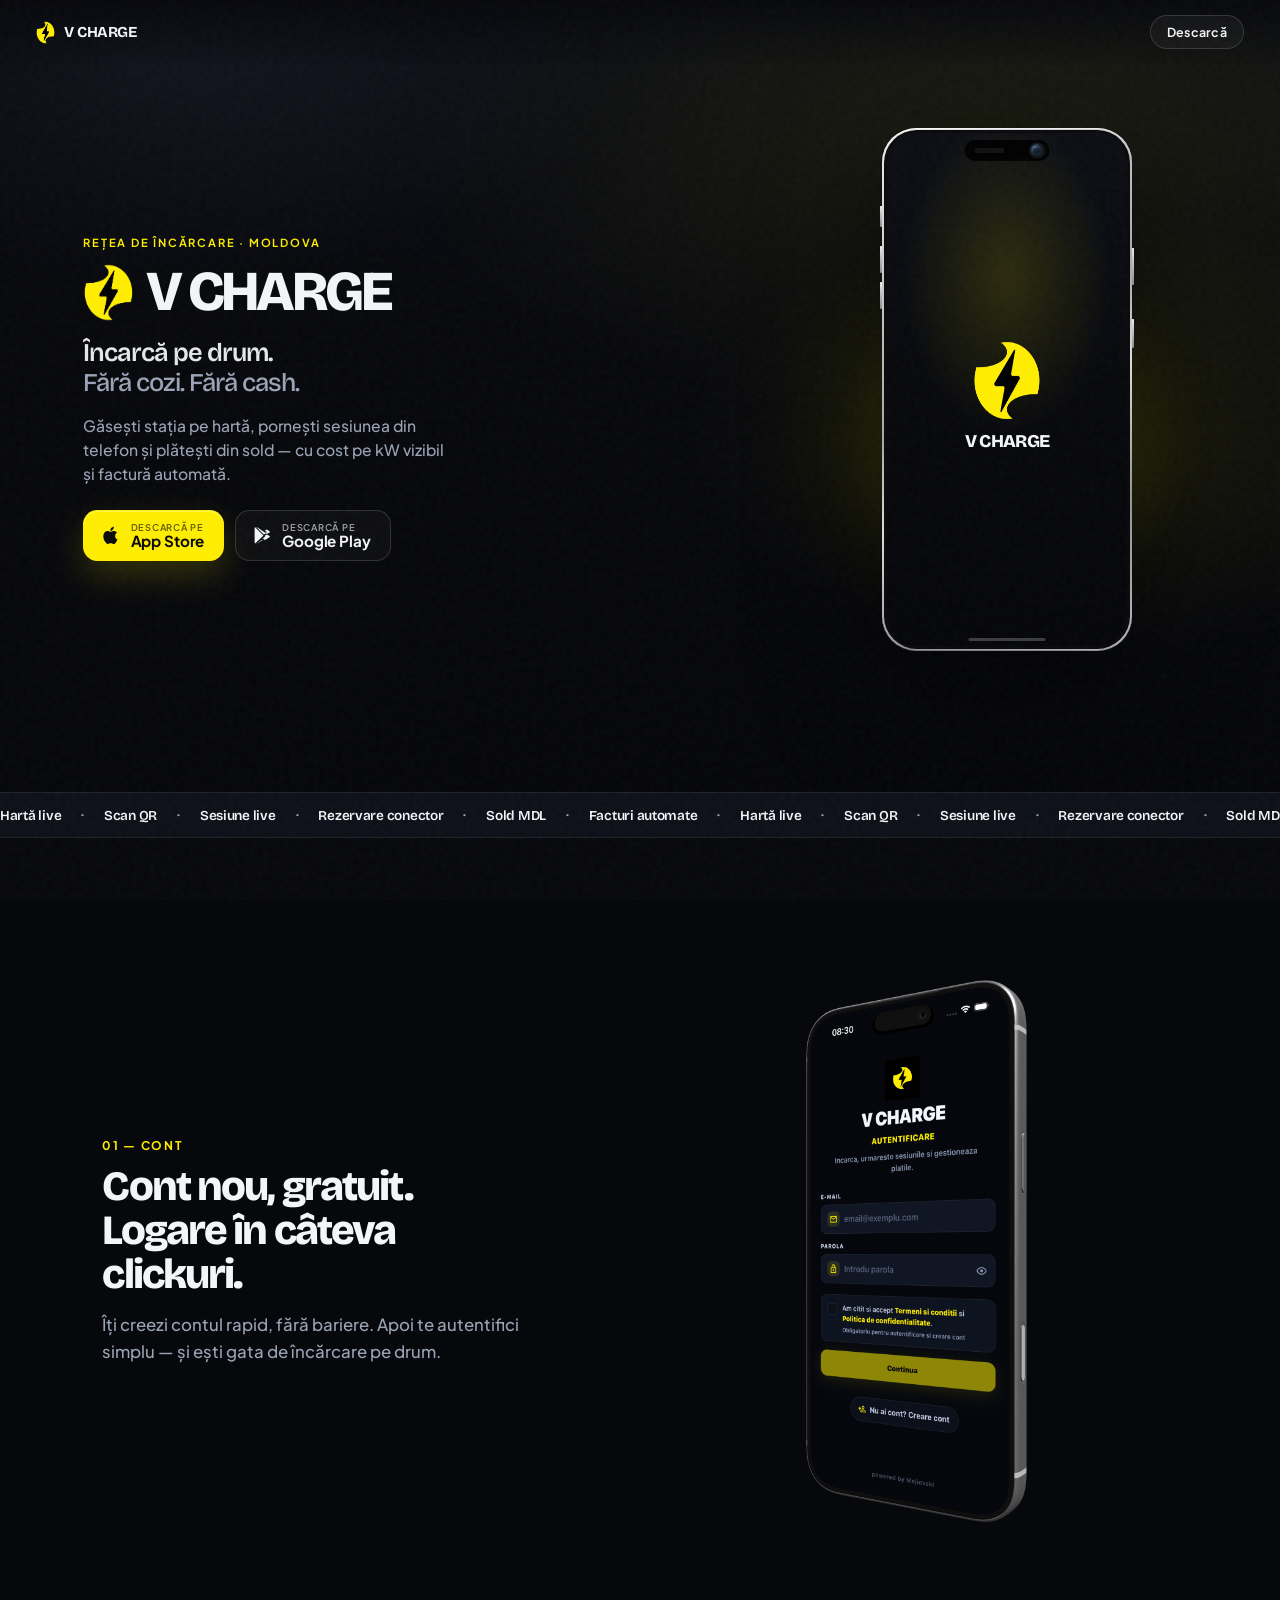
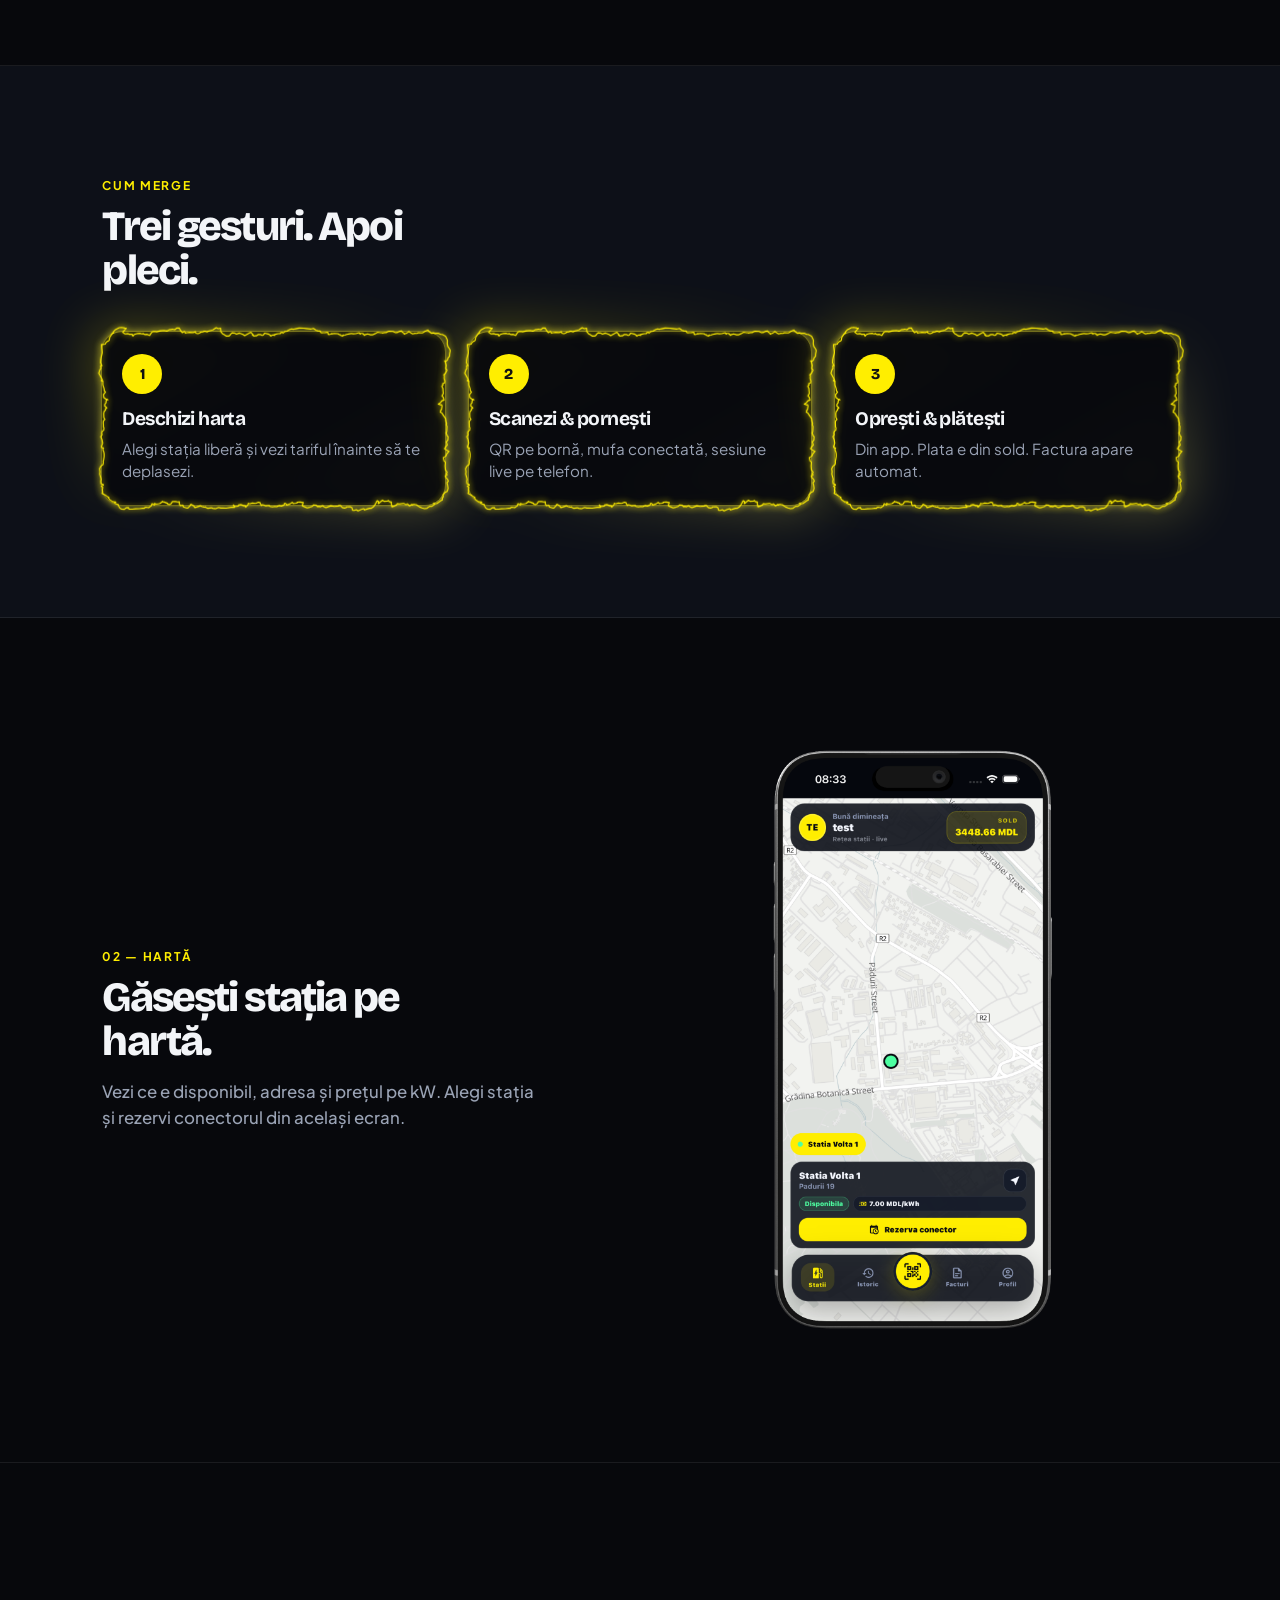
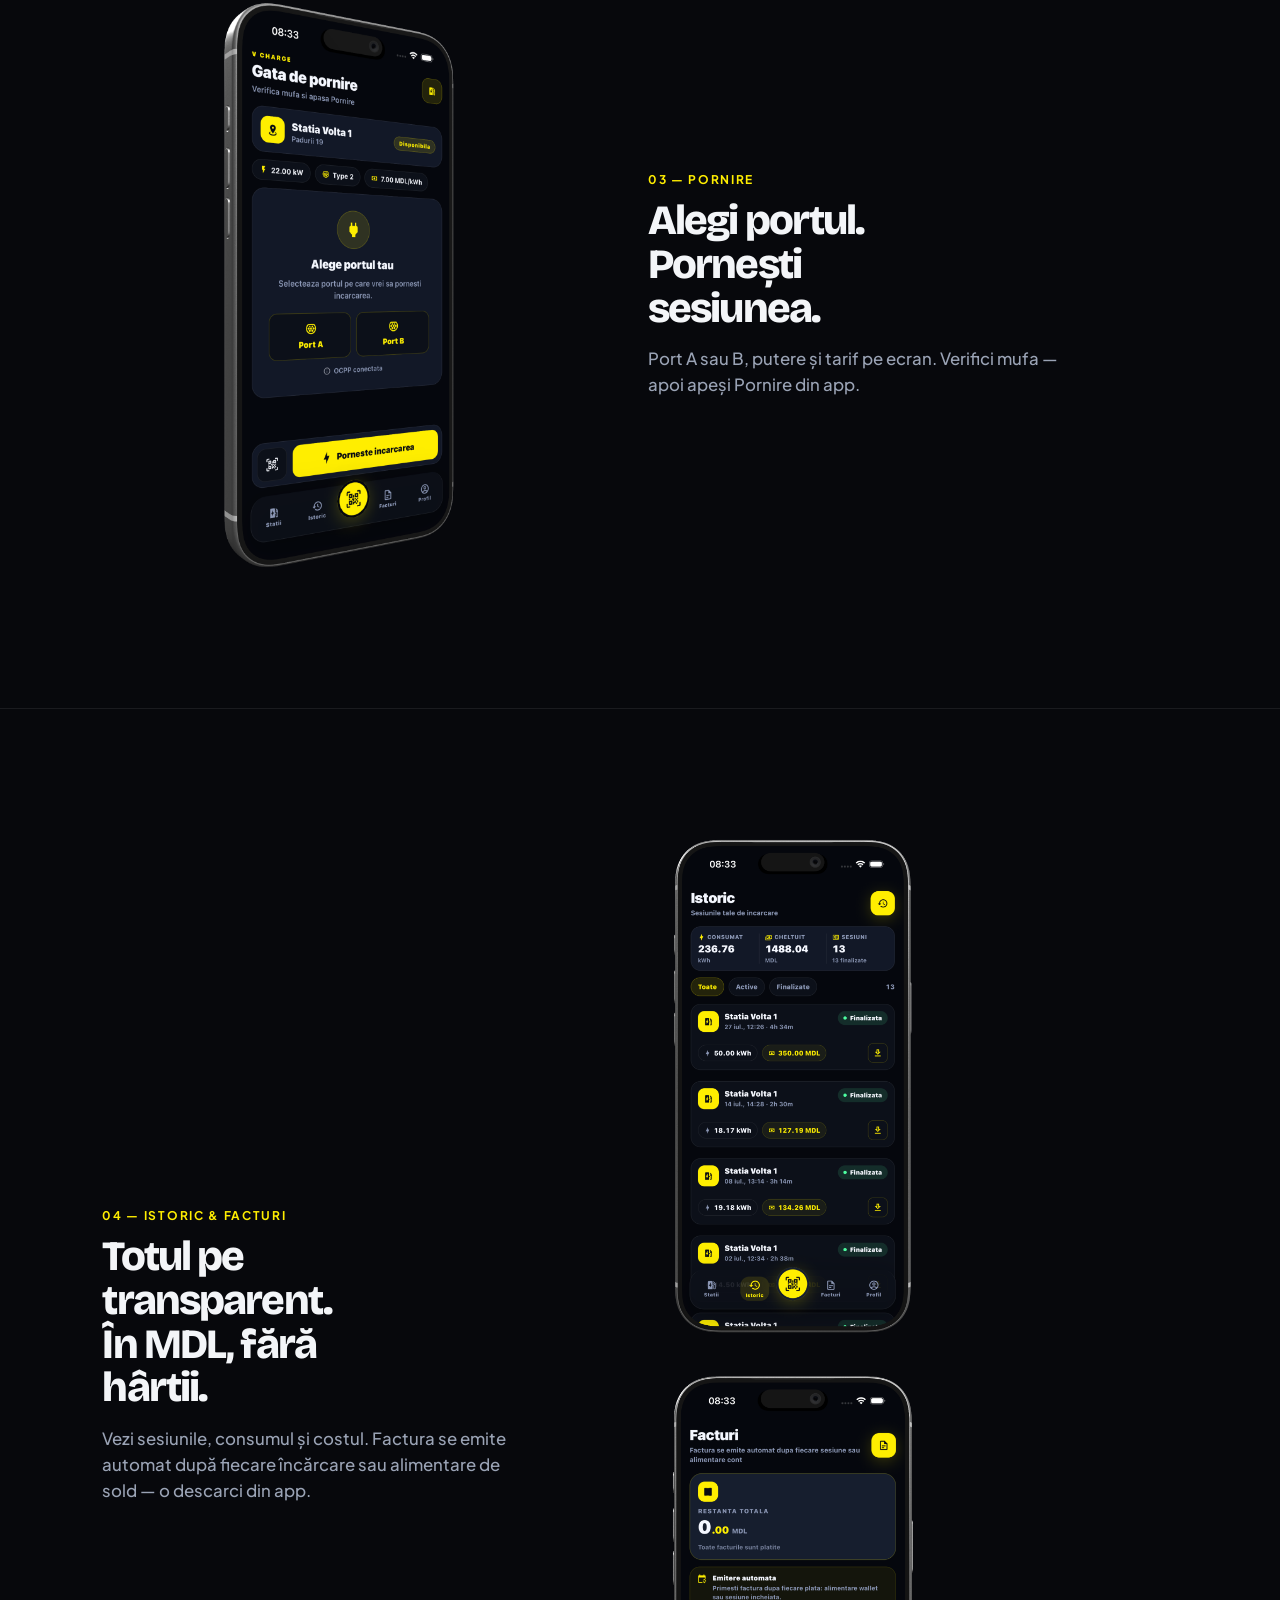
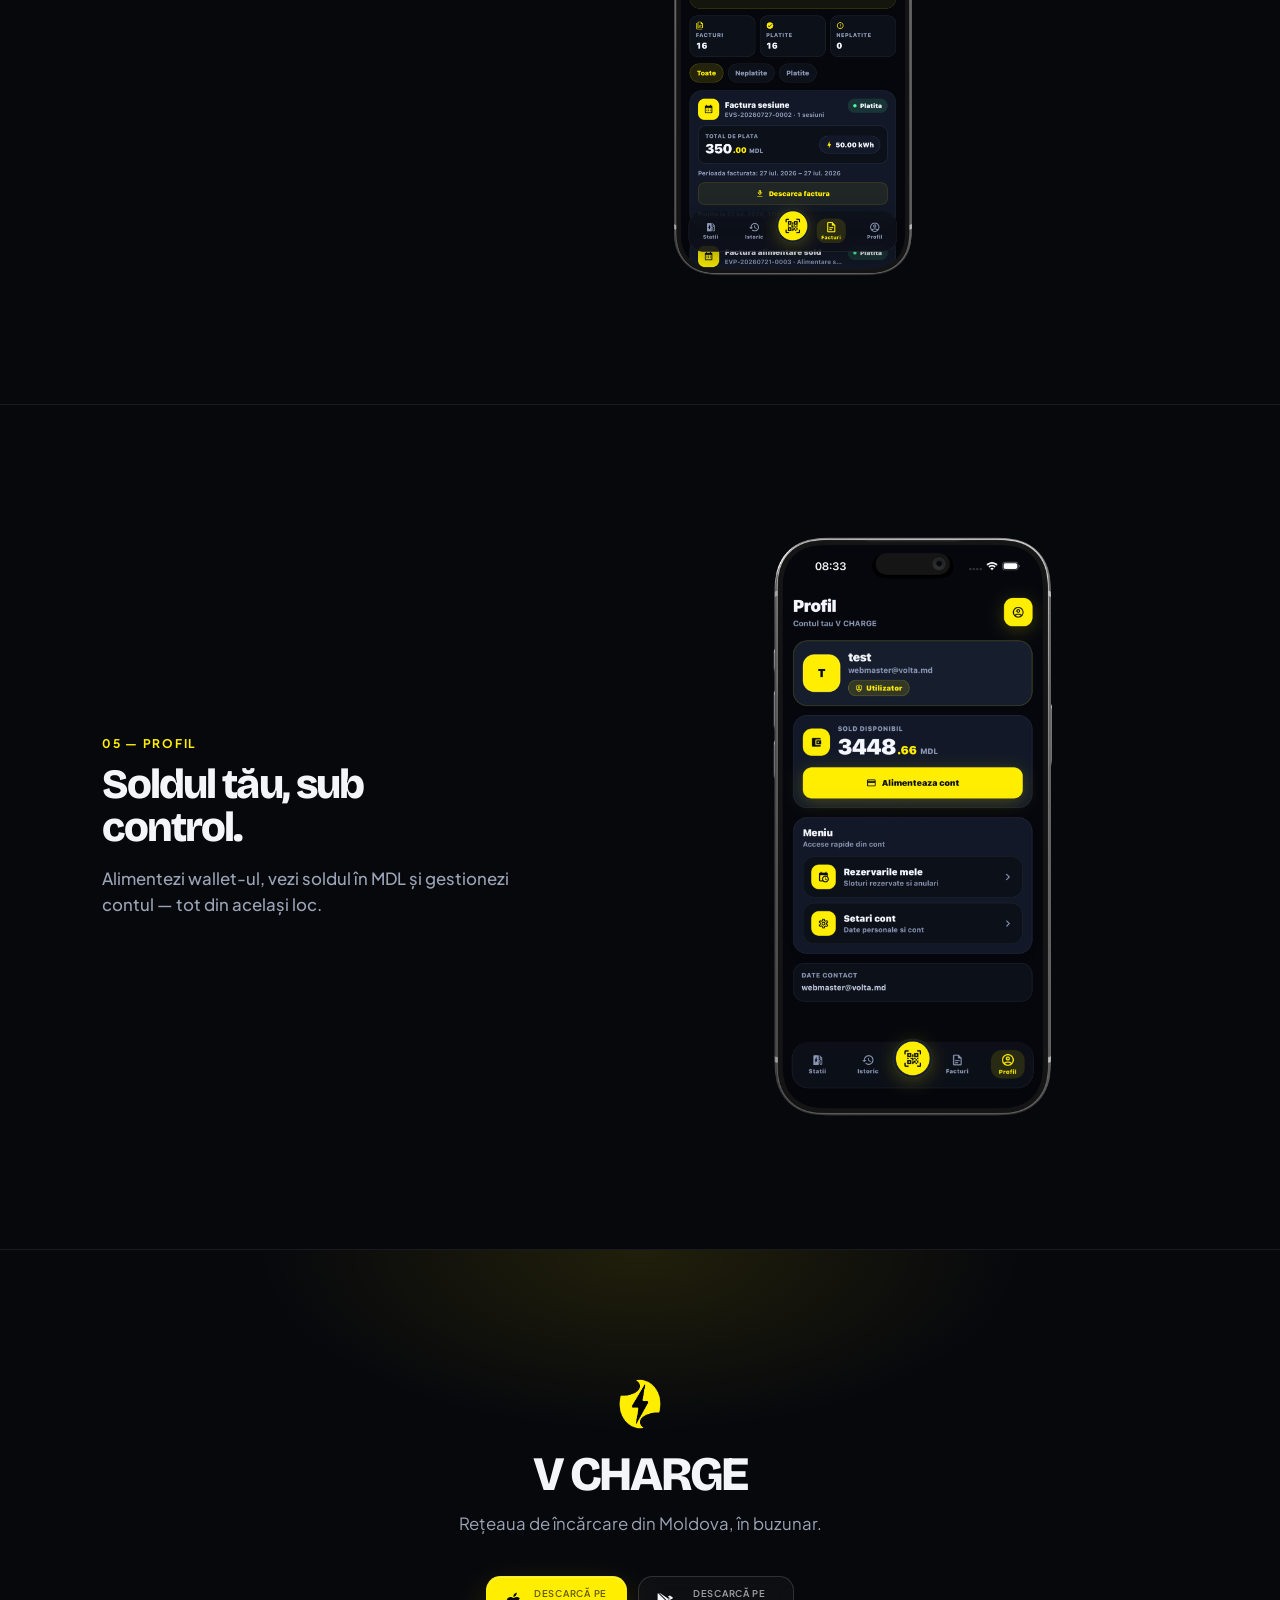
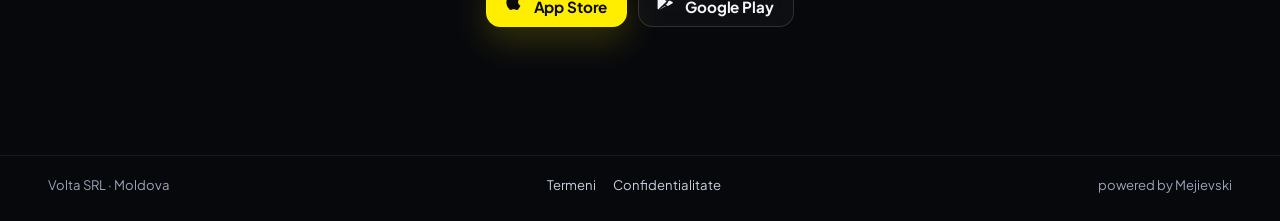
==== index.html @ 5cec2ad6 "first commit" ====
<!DOCTYPE html>
<html lang="ro">
<head>
  <meta charset="UTF-8" />
  <meta name="viewport" content="width=device-width, initial-scale=1.0, viewport-fit=cover" />
  <meta name="description" content="V CHARGE — găsești stația, scanezi QR, încarci și plătești din sold. Rețeaua de încărcare din Moldova, pe telefon." />
  <meta property="og:title" content="V CHARGE" />
  <meta property="og:description" content="Încarcă pe drum. Simplu, din telefon." />
  <meta property="og:url" content="https://app.volta.md/v-charge/" />
  <meta property="og:image" content="https://app.volta.md/v-charge/assets/app-icon.png" />
  <title>V CHARGE</title>
  <link rel="icon" href="./assets/app-icon.png" type="image/png" />
  <link rel="preconnect" href="https://fonts.googleapis.com" />
  <link rel="preconnect" href="https://fonts.gstatic.com" crossorigin />
  <link href="https://fonts.googleapis.com/css2?family=Bricolage+Grotesque:opsz,wght@12..96,500;12..96,700;12..96,800&family=Plus+Jakarta+Sans:wght@400;500;600;700&display=swap" rel="stylesheet" />
  <link rel="stylesheet" href="./styles.css" />
</head>
<body>
  <div class="grain" aria-hidden="true"></div>

  <header class="nav">
    <div class="nav-brand">
      <img src="./assets/volta-ev-logo.png" alt="" width="28" height="33" />
      <span>V CHARGE</span>
    </div>
    <a class="nav-dl" href="#download">Descarcă</a>
  </header>

  <main>
    <section class="hero">
      <div class="hero-aura" aria-hidden="true">
        <div class="hero-veil"></div>
        <div class="hero-spot"></div>
      </div>

      <div class="hero-content">
        <p class="hero-kicker reveal">Rețea de încărcare · Moldova</p>
        <p class="hero-brand reveal" style="--d: .05s">
          <img src="./assets/volta-ev-logo.png" alt="" width="72" height="85" />
          <span>V CHARGE</span>
        </p>
        <h1 class="hero-h1 reveal" style="--d: .1s">Încarcă pe drum.<br /><em>Fără cozi. Fără cash.</em></h1>
        <p class="hero-p reveal" style="--d: .16s">
          Găsești stația pe hartă, pornești sesiunea din telefon și plătești din sold —
          cu cost pe kW vizibil și factură automată.
        </p>

        <div class="stores reveal" style="--d: .22s">
          <a id="btn-apple" class="store store--apple" href="#download" rel="noopener noreferrer">
            <svg viewBox="0 0 24 24" aria-hidden="true"><path fill="currentColor" d="M18.71 19.5c-.83 1.24-1.71 2.45-3.05 2.47-1.34.03-1.77-.79-3.29-.79-1.53 0-2 .77-3.27.82-1.31.05-2.3-1.32-3.14-2.53C4.25 17 2.94 12.45 4.7 9.39c.87-1.52 2.43-2.48 4.12-2.51 1.28-.02 2.5.87 3.29.87.78 0 2.26-1.07 3.81-.91.65.03 2.47.26 3.64 1.98-.09.06-2.17 1.28-2.15 3.81.03 3.02 2.65 4.03 2.68 4.04-.03.07-.42 1.44-1.38 2.83M13 3.5c.73-.83 1.94-1.46 2.94-1.5.13 1.17-.34 2.35-1.04 3.19-.69.85-1.83 1.51-2.95 1.42-.15-1.15.41-2.35 1.05-3.11z"/></svg>
            <span><small>Descarcă pe</small>App Store</span>
          </a>
          <a id="btn-android" class="store store--play" href="#download" rel="noopener noreferrer">
            <svg viewBox="0 0 24 24" aria-hidden="true"><path fill="currentColor" d="M3.6 2.7c-.35.2-.6.58-.6 1v16.6c0 .42.25.8.6 1l9.7-9.3L3.6 2.7zm11.15 6.35 2.3 1.32 3.15-1.82c.55-.32.55-1.12 0-1.44l-3.15-1.82-2.3 1.32 2.85 1.72-2.85.72zm0 5.9-2.85.72 2.85 1.72 2.3-1.32 3.15-1.82c.55-.32.55-1.12 0-1.44l-3.15-1.82-2.3 1.32zm-1.05.6L4.4 21.8c.2.05.4.02.57-.08l11.2-6.47-2.47-1.4zM4.97 2.28 13.7 10.9l2.47-1.4L5.54 2.36c-.18-.1-.38-.13-.57-.08z"/></svg>
            <span><small>Descarcă pe</small>Google Play</span>
          </a>
        </div>
      </div>

      <div class="hero-device reveal" style="--d: .14s" aria-hidden="true">
        <div class="hero-stage">
          <div class="hero-stage-glow"></div>
          <div class="phone">
            <span class="phone-btn phone-btn--action"></span>
            <span class="phone-btn phone-btn--vol-up"></span>
            <span class="phone-btn phone-btn--vol-down"></span>
            <span class="phone-btn phone-btn--power"></span>
            <span class="phone-btn phone-btn--camera"></span>
            <div class="phone-frame">
              <div class="phone-glass">
                <div class="phone-island">
                  <span class="island-speaker"></span>
                  <span class="island-lens"><span class="island-lens-inner"></span></span>
                </div>
                <div class="phone-screen">
                  <img class="phone-logo" src="./assets/volta-ev-logo.png" alt="" width="96" height="114" />
                  <p class="phone-title">V CHARGE</p>
                </div>
                <div class="phone-home"></div>
              </div>
            </div>
          </div>
        </div>
      </div>
    </section>

    <div class="ticker" aria-hidden="true">
      <div class="ticker-track">
        <div class="ticker-group">
          <span>Hartă live</span><span>·</span>
          <span>Scan QR</span><span>·</span>
          <span>Sesiune live</span><span>·</span>
          <span>Rezervare conector</span><span>·</span>
          <span>Sold MDL</span><span>·</span>
          <span>Facturi automate</span><span>·</span>
        </div>
        <div class="ticker-group">
          <span>Hartă live</span><span>·</span>
          <span>Scan QR</span><span>·</span>
          <span>Sesiune live</span><span>·</span>
          <span>Rezervare conector</span><span>·</span>
          <span>Sold MDL</span><span>·</span>
          <span>Facturi automate</span><span>·</span>
        </div>
        <div class="ticker-group">
          <span>Hartă live</span><span>·</span>
          <span>Scan QR</span><span>·</span>
          <span>Sesiune live</span><span>·</span>
          <span>Rezervare conector</span><span>·</span>
          <span>Sold MDL</span><span>·</span>
          <span>Facturi automate</span><span>·</span>
        </div>
        <div class="ticker-group">
          <span>Hartă live</span><span>·</span>
          <span>Scan QR</span><span>·</span>
          <span>Sesiune live</span><span>·</span>
          <span>Rezervare conector</span><span>·</span>
          <span>Sold MDL</span><span>·</span>
          <span>Facturi automate</span><span>·</span>
        </div>
      </div>
    </div>

    <section class="panel" id="app">
      <div class="panel-copy">
        <p class="eyebrow reveal">01 — Cont</p>
        <h2 class="h2 reveal">Cont nou, gratuit.<br />Logare în câteva clickuri.</h2>
        <p class="body reveal">
          Îți creezi contul rapid, fără bariere. Apoi te autentifici simplu —
          și ești gata de încărcare pe drum.
        </p>
      </div>
      <div class="panel-art panel-art--single">
        <img class="shot shot--xl reveal" src="./assets/Mokker.png" alt="Cont nou și logare V CHARGE" width="720" height="1480" loading="lazy" />
      </div>
    </section>

    <section class="steps">
      <p class="eyebrow reveal">Cum merge</p>
      <h2 class="h2 reveal">Trei gesturi. Apoi pleci.</h2>
      <div class="steps-list">
        <div
          class="electric-border step-card reveal"
          data-electric-border
          data-color="#ffee00"
          data-speed="1"
          data-chaos="0.1"
          data-radius="20"
          style="--electric-border-color: #ffee00; --electric-light-color: #fff566; border-radius: 20px; --d: 0s"
        >
          <div class="eb-canvas-container"><canvas class="eb-canvas"></canvas></div>
          <div class="eb-layers">
            <div class="eb-glow-1"></div>
            <div class="eb-glow-2"></div>
            <div class="eb-background-glow"></div>
          </div>
          <div class="eb-content step-card-inner">
            <span class="steps-n">1</span>
            <strong>Deschizi harta</strong>
            <p>Alegi stația liberă și vezi tariful înainte să te deplasezi.</p>
          </div>
        </div>
        <div
          class="electric-border step-card reveal"
          data-electric-border
          data-color="#ffee00"
          data-speed="1"
          data-chaos="0.1"
          data-radius="20"
          style="--electric-border-color: #ffee00; --electric-light-color: #fff566; border-radius: 20px; --d: .08s"
        >
          <div class="eb-canvas-container"><canvas class="eb-canvas"></canvas></div>
          <div class="eb-layers">
            <div class="eb-glow-1"></div>
            <div class="eb-glow-2"></div>
            <div class="eb-background-glow"></div>
          </div>
          <div class="eb-content step-card-inner">
            <span class="steps-n">2</span>
            <strong>Scanezi &amp; pornești</strong>
            <p>QR pe bornă, mufa conectată, sesiune live pe telefon.</p>
          </div>
        </div>
        <div
          class="electric-border step-card reveal"
          data-electric-border
          data-color="#ffee00"
          data-speed="1"
          data-chaos="0.1"
          data-radius="20"
          style="--electric-border-color: #ffee00; --electric-light-color: #fff566; border-radius: 20px; --d: .16s"
        >
          <div class="eb-canvas-container"><canvas class="eb-canvas"></canvas></div>
          <div class="eb-layers">
            <div class="eb-glow-1"></div>
            <div class="eb-glow-2"></div>
            <div class="eb-background-glow"></div>
          </div>
          <div class="eb-content step-card-inner">
            <span class="steps-n">3</span>
            <strong>Oprești &amp; plătești</strong>
            <p>Din app. Plata e din sold. Factura apare automat.</p>
          </div>
        </div>
      </div>
    </section>

    <section class="panel">
      <div class="panel-copy">
        <p class="eyebrow reveal">02 — Hartă</p>
        <h2 class="h2 reveal">Găsești stația pe hartă.</h2>
        <p class="body reveal">
          Vezi ce e disponibil, adresa și prețul pe kW.
          Alegi stația și rezervi conectorul din același ecran.
        </p>
      </div>
      <div class="panel-art panel-art--single">
        <img class="shot shot--lg reveal" src="./assets/Mokker-1.png" alt="Hartă stații V CHARGE" width="720" height="1480" loading="lazy" />
      </div>
    </section>

    <section class="panel panel--rev">
      <div class="panel-copy">
        <p class="eyebrow reveal">03 — Pornire</p>
        <h2 class="h2 reveal">Alegi portul. Pornești sesiunea.</h2>
        <p class="body reveal">
          Port A sau B, putere și tarif pe ecran. Verifici mufa —
          apoi apeși Pornire din app.
        </p>
      </div>
      <div class="panel-art panel-art--single">
        <img class="shot shot--lg reveal" src="./assets/Mokker-4.png" alt="Pornire încărcare V CHARGE" width="720" height="1480" loading="lazy" />
      </div>
    </section>

    <section class="panel">
      <div class="panel-copy">
        <p class="eyebrow reveal">04 — Istoric &amp; Facturi</p>
        <h2 class="h2 reveal">Totul pe transparent.<br />În MDL, fără hârtii.</h2>
        <p class="body reveal">
          Vezi sesiunile, consumul și costul. Factura se emite automat
          după fiecare încărcare sau alimentare de sold — o descarci din app.
        </p>
      </div>
      <div class="panel-art panel-art--pair">
        <img class="shot shot--pair reveal" src="./assets/Mokker-3.png" alt="Istoric sesiuni V CHARGE" width="720" height="1480" loading="lazy" />
        <img class="shot shot--pair reveal" style="--d:.1s" src="./assets/Mokker-5.png" alt="Facturi V CHARGE" width="720" height="1480" loading="lazy" />
      </div>
    </section>

    <section class="panel">
      <div class="panel-copy">
        <p class="eyebrow reveal">05 — Profil</p>
        <h2 class="h2 reveal">Soldul tău, sub control.</h2>
        <p class="body reveal">
          Alimentezi wallet-ul, vezi soldul în MDL și gestionezi contul —
          tot din același loc.
        </p>
      </div>
      <div class="panel-art panel-art--single">
        <img class="shot shot--lg reveal" src="./assets/Mokker-2.png" alt="Profil și sold V CHARGE" width="720" height="1480" loading="lazy" />
      </div>
    </section>

    <section class="download" id="download">
      <div class="download-inner reveal">
        <img src="./assets/volta-ev-logo.png" alt="" width="56" height="66" />
        <h2>V CHARGE</h2>
        <p>Rețeaua de încărcare din Moldova, în buzunar.</p>
        <div class="stores stores--center">
          <a class="store store--apple js-store-ios" href="#download" rel="noopener noreferrer">
            <svg viewBox="0 0 24 24" aria-hidden="true"><path fill="currentColor" d="M18.71 19.5c-.83 1.24-1.71 2.45-3.05 2.47-1.34.03-1.77-.79-3.29-.79-1.53 0-2 .77-3.27.82-1.31.05-2.3-1.32-3.14-2.53C4.25 17 2.94 12.45 4.7 9.39c.87-1.52 2.43-2.48 4.12-2.51 1.28-.02 2.5.87 3.29.87.78 0 2.26-1.07 3.81-.91.65.03 2.47.26 3.64 1.98-.09.06-2.17 1.28-2.15 3.81.03 3.02 2.65 4.03 2.68 4.04-.03.07-.42 1.44-1.38 2.83M13 3.5c.73-.83 1.94-1.46 2.94-1.5.13 1.17-.34 2.35-1.04 3.19-.69.85-1.83 1.51-2.95 1.42-.15-1.15.41-2.35 1.05-3.11z"/></svg>
            <span><small>Descarcă pe</small>App Store</span>
          </a>
          <a class="store store--play js-store-android" href="#download" rel="noopener noreferrer">
            <svg viewBox="0 0 24 24" aria-hidden="true"><path fill="currentColor" d="M3.6 2.7c-.35.2-.6.58-.6 1v16.6c0 .42.25.8.6 1l9.7-9.3L3.6 2.7zm11.15 6.35 2.3 1.32 3.15-1.82c.55-.32.55-1.12 0-1.44l-3.15-1.82-2.3 1.32 2.85 1.72-2.85.72zm0 5.9-2.85.72 2.85 1.72 2.3-1.32 3.15-1.82c.55-.32.55-1.12 0-1.44l-3.15-1.82-2.3 1.32zm-1.05.6L4.4 21.8c.2.05.4.02.57-.08l11.2-6.47-2.47-1.4zM4.97 2.28 13.7 10.9l2.47-1.4L5.54 2.36c-.18-.1-.38-.13-.57-.08z"/></svg>
            <span><small>Descarcă pe</small>Google Play</span>
          </a>
        </div>
      </div>
    </section>
  </main>

  <footer class="footer">
    <span>Volta SRL · Moldova</span>
    <nav class="footer-links" aria-label="Legal">
      <a href="./termeni.html">Termeni</a>
      <a href="./confidentialitate.html">Confidentialitate</a>
    </nav>
    <span>powered by Mejievski</span>
  </footer>

  <script src="./config.js"></script>
  <script src="./script.js"></script>
</body>
</html>
---- styles.css ----
:root {
  --bg: #07080c;
  --bg2: #0d1018;
  --ink: #f3f5f8;
  --mute: #9aa3b5;
  --line: rgba(255, 255, 255, 0.08);
  --y: #ffee00;
  --ease: cubic-bezier(0.22, 1, 0.36, 1);
  --display: "Bricolage Grotesque", system-ui, sans-serif;
  --sans: "Plus Jakarta Sans", system-ui, sans-serif;
}

*,
*::before,
*::after {
  box-sizing: border-box;
}

html {
  scroll-behavior: smooth;
}

body {
  margin: 0;
  font-family: var(--sans);
  color: var(--ink);
  background: var(--bg);
  overflow-x: hidden;
  -webkit-font-smoothing: antialiased;
}

img {
  display: block;
  max-width: 100%;
  height: auto;
}

a {
  color: inherit;
  text-decoration: none;
}

.grain {
  position: fixed;
  inset: 0;
  z-index: 40;
  pointer-events: none;
  opacity: 0.035;
  background-image: url("data:image/svg+xml,%3Csvg viewBox='0 0 200 200' xmlns='http://www.w3.org/2000/svg'%3E%3Cfilter id='n'%3E%3CfeTurbulence type='fractalNoise' baseFrequency='0.8' numOctaves='4' stitchTiles='stitch'/%3E%3C/filter%3E%3Crect width='100%25' height='100%25' filter='url(%23n)'/%3E%3C/svg%3E");
}

/* ——— Nav ——— */
.nav {
  position: fixed;
  top: 0;
  left: 0;
  right: 0;
  z-index: 30;
  display: flex;
  align-items: center;
  justify-content: space-between;
  padding: 0.95rem clamp(1.1rem, 3vw, 2.25rem);
  background: linear-gradient(180deg, rgba(7, 8, 12, 0.92), rgba(7, 8, 12, 0));
  backdrop-filter: blur(8px);
}

.nav-brand {
  display: inline-flex;
  align-items: center;
  gap: 0.55rem;
  font-family: var(--display);
  font-weight: 700;
  font-size: 0.95rem;
  letter-spacing: -0.03em;
}

.nav-brand img {
  width: 1.2rem;
  height: auto;
  aspect-ratio: 399 / 472;
}

.nav-dl {
  font-size: 0.78rem;
  font-weight: 650;
  letter-spacing: 0.02em;
  padding: 0.5rem 1rem;
  border-radius: 999px;
  border: 1px solid rgba(255, 255, 255, 0.14);
  background: rgba(255, 255, 255, 0.04);
  color: var(--ink);
  transition: border-color 0.2s ease, color 0.2s ease, background 0.2s ease;
}

.nav-dl:hover {
  border-color: rgba(255, 238, 0, 0.45);
  color: var(--y);
  background: rgba(255, 238, 0, 0.06);
}

/* ——— Hero ——— */
.hero {
  position: relative;
  min-height: 88svh;
  display: grid;
  align-items: center;
  overflow: hidden;
  padding: 3.5rem 0 1.5rem;
}

.hero-aura {
  position: absolute;
  inset: 0;
  z-index: 0;
  background:
    radial-gradient(90% 70% at 78% 18%, rgba(255, 238, 0, 0.07), transparent 52%),
    radial-gradient(70% 55% at 12% 8%, rgba(120, 140, 180, 0.12), transparent 50%),
    linear-gradient(180deg, #0b0d14 0%, #07080c 42%, #05060a 100%);
}

.hero-veil {
  position: absolute;
  inset: 0;
  background:
    linear-gradient(105deg, rgba(7, 8, 12, 0.55) 0%, transparent 48%),
    radial-gradient(45% 40% at 85% 55%, rgba(255, 238, 0, 0.08), transparent 70%);
}

.hero-spot {
  position: absolute;
  right: 6%;
  top: 28%;
  width: min(420px, 55vw);
  aspect-ratio: 1;
  border-radius: 50%;
  background: radial-gradient(circle, rgba(255, 238, 0, 0.14), transparent 68%);
  filter: blur(40px);
  opacity: 0.9;
  animation: spotBreathe 10s var(--ease) infinite alternate;
}

.hero-content {
  position: relative;
  z-index: 2;
  padding: 0 clamp(1.25rem, 4.5vw, 3.5rem) 1rem;
  max-width: 40rem;
}

.hero-kicker {
  margin: 0 0 0.85rem;
  font-size: 0.7rem;
  font-weight: 650;
  letter-spacing: 0.16em;
  text-transform: uppercase;
  color: var(--y);
}

.hero-brand {
  display: inline-flex;
  align-items: center;
  gap: 0.75rem;
  margin: 0 0 1rem;
  font-family: var(--display);
  font-size: clamp(2.55rem, 8vw, 3.9rem);
  font-weight: 800;
  letter-spacing: -0.06em;
  line-height: 0.92;
}

.hero-brand img {
  width: clamp(2.35rem, 6vw, 3.15rem);
  height: auto;
  aspect-ratio: 399 / 472;
}

.hero-h1 {
  margin: 0;
  font-family: var(--display);
  font-size: clamp(1.35rem, 3.2vw, 1.95rem);
  font-weight: 600;
  letter-spacing: -0.04em;
  line-height: 1.18;
  color: rgba(243, 245, 248, 0.94);
  max-width: 16ch;
}

.hero-h1 em {
  font-style: normal;
  color: var(--mute);
  font-weight: 500;
}

.hero-p {
  margin: 0.95rem 0 0;
  max-width: 34ch;
  font-size: 0.98rem;
  line-height: 1.55;
  color: var(--mute);
  font-weight: 500;
}

.stores {
  display: flex;
  flex-wrap: wrap;
  gap: 0.65rem;
  margin-top: 1.45rem;
}

.stores--center {
  justify-content: center;
}

.store {
  display: inline-flex;
  align-items: center;
  gap: 0.6rem;
  min-height: 3.2rem;
  padding: 0.55rem 1.2rem 0.55rem 1rem;
  border-radius: 0.9rem;
  border: 1px solid transparent;
  transition:
    transform 0.28s var(--ease),
    background 0.2s ease,
    border-color 0.2s ease,
    box-shadow 0.28s var(--ease);
}

.store svg {
  width: 1.3rem;
  height: 1.3rem;
}

.store span {
  display: flex;
  flex-direction: column;
  line-height: 1.12;
  font-weight: 700;
  font-size: 0.95rem;
  letter-spacing: -0.01em;
}

.store small {
  font-size: 0.58rem;
  font-weight: 600;
  letter-spacing: 0.08em;
  text-transform: uppercase;
  opacity: 0.65;
}

.store--apple {
  background: var(--y);
  color: #0a0a0a;
  box-shadow:
    0 1px 0 rgba(255, 255, 255, 0.35) inset,
    0 14px 36px rgba(255, 238, 0, 0.18);
}

.store--play {
  background: rgba(255, 255, 255, 0.03);
  border-color: rgba(255, 255, 255, 0.14);
  backdrop-filter: blur(10px);
}

.store:hover {
  transform: translateY(-2px);
}

.store--apple:hover {
  background: #fff34a;
  box-shadow:
    0 1px 0 rgba(255, 255, 255, 0.4) inset,
    0 18px 40px rgba(255, 238, 0, 0.26);
}

.store--play:hover {
  border-color: rgba(255, 238, 0, 0.4);
  color: var(--y);
  background: rgba(255, 238, 0, 0.05);
}

.hero-device {
  position: relative;
  z-index: 1;
  display: flex;
  justify-content: center;
  align-items: center;
  min-height: 44svh;
  padding: 0.25rem 1rem 0.75rem;
}

.hero-stage {
  position: relative;
  display: flex;
  justify-content: center;
  align-items: center;
  width: min(230px, 56vw);
  overflow: visible;
}

.hero-stage-glow {
  position: absolute;
  left: 50%;
  top: 30%;
  width: 140%;
  height: 60%;
  transform: translateX(-50%);
  background: radial-gradient(ellipse at center, rgba(255, 238, 0, 0.2), transparent 70%);
  filter: blur(28px);
  z-index: 0;
  pointer-events: none;
}

/* Hero phone (CSS device) */
.phone {
  container-type: inline-size;
  container-name: iphone;
  --r: 13.8cqw;
  --bezel: 1.85cqw;
  --metal-hi: #f0f0f2;
  --metal-mid: #c2c2c6;
  --metal-lo: #8a8a8f;
  position: relative;
  z-index: 2;
  width: 100%;
  aspect-ratio: 71.5 / 149.6;
  filter: drop-shadow(0 28px 60px rgba(0, 0, 0, 0.55));
  animation: phoneDrift 10s var(--ease) infinite alternate;
}

.phone-btn {
  position: absolute;
  z-index: 0;
  width: 2.5px;
  background: linear-gradient(180deg, var(--metal-hi), var(--metal-mid) 40%, var(--metal-lo));
  box-shadow: inset 0 0.5px 0 rgba(255, 255, 255, 0.45);
}

.phone-btn--action {
  left: -2px;
  top: 15%;
  height: 4%;
  border-radius: 1px 0 0 1px;
}

.phone-btn--vol-up {
  left: -2px;
  top: 22.5%;
  height: 5.2%;
  border-radius: 1px 0 0 1px;
}

.phone-btn--vol-down {
  left: -2px;
  top: 29.5%;
  height: 5.2%;
  border-radius: 1px 0 0 1px;
}

.phone-btn--power {
  right: -2px;
  top: 23%;
  height: 7%;
  border-radius: 0 1px 1px 0;
}

.phone-btn--camera {
  right: -2px;
  top: 36.5%;
  height: 5.5%;
  border-radius: 0 1px 1px 0;
}

.phone-frame {
  position: relative;
  z-index: 1;
  height: 100%;
  width: 100%;
  padding: var(--bezel);
  border-radius: var(--r);
  background: linear-gradient(
    145deg,
    #efeff1 0%,
    #c8c8cc 22%,
    #a8a8ad 45%,
    #dcdce0 58%,
    #949499 78%,
    #b8b8bc 100%
  );
  box-shadow:
    inset 0 1px 0 rgba(255, 255, 255, 0.65),
    inset 0 -1px 0 rgba(0, 0, 0, 0.2);
}

.phone-frame::before {
  content: "";
  position: absolute;
  inset: 0.65cqw;
  border-radius: calc(var(--r) - 0.65cqw);
  background: #0a0a0a;
  pointer-events: none;
}

.phone-glass {
  position: relative;
  z-index: 1;
  height: 100%;
  width: 100%;
  border-radius: calc(var(--r) - var(--bezel) - 0.15cqw);
  overflow: hidden;
  background: #07080c;
}

.phone-island {
  position: absolute;
  top: 1.5%;
  left: 50%;
  z-index: 4;
  display: flex;
  align-items: center;
  justify-content: space-between;
  width: 34cqw;
  height: 8.2cqw;
  padding: 0 2.6cqw 0 4cqw;
  transform: translateX(-50%);
  border-radius: 999px;
  background: #000;
}

.island-speaker {
  width: 12cqw;
  height: 2.2cqw;
  border-radius: 999px;
  background: #111;
}

.island-lens {
  display: grid;
  place-items: center;
  width: 5.2cqw;
  height: 5.2cqw;
  border-radius: 50%;
  background: radial-gradient(circle at 32% 28%, #4a6a8a 0%, #1a2838 42%, #05080e 100%);
  box-shadow: 0 0 0 0.6cqw #151515;
}

.island-lens-inner {
  width: 2.1cqw;
  height: 2.1cqw;
  border-radius: 50%;
  background: radial-gradient(circle at 40% 35%, #243048 0%, #020408 100%);
}

.phone-home {
  position: absolute;
  left: 50%;
  bottom: 1.1%;
  z-index: 3;
  width: 32%;
  height: 0.55%;
  min-height: 2px;
  border-radius: 999px;
  transform: translateX(-50%);
  background: rgba(255, 255, 255, 0.22);
}

.phone-screen {
  display: flex;
  flex-direction: column;
  align-items: center;
  justify-content: center;
  width: 100%;
  height: 100%;
  padding: 18% 10% 14%;
  background:
    radial-gradient(70% 50% at 50% 28%, rgba(255, 238, 0, 0.14), transparent 62%),
    linear-gradient(180deg, #0c0e14 0%, #07080c 55%, #05060a 100%);
  text-align: center;
}

.phone-logo {
  width: 28cqw;
  height: auto;
  aspect-ratio: 399 / 472;
  margin-bottom: 4cqw;
}

.phone-title {
  margin: 0;
  font-family: var(--display);
  font-size: 7.2cqw;
  font-weight: 800;
  letter-spacing: -0.04em;
  line-height: 1;
  color: var(--ink);
}

@media (min-width: 960px) {
  .hero {
    grid-template-columns: minmax(0, 1.15fr) minmax(280px, 0.75fr);
    align-items: center;
    padding: 0 0 1.25rem;
    min-height: 88svh;
  }

  .hero-content {
    padding: 3.5rem clamp(2.5rem, 6.5vw, 5.5rem) 2rem;
    max-width: none;
    align-self: center;
  }

  .hero-brand {
    font-size: clamp(3.1rem, 4.4vw, 4.2rem);
  }

  .hero-h1 {
    font-size: clamp(1.55rem, 2vw, 2rem);
  }

  .hero-device {
    min-height: auto;
    height: auto;
    padding: 2rem 8% 1.5rem 0;
    justify-content: center;
    align-items: center;
    transform: translate(-6%, -4%);
  }

  .hero-stage {
    width: min(250px, 21vw);
  }
}

@keyframes spotBreathe {
  from {
    opacity: 0.5;
    transform: scale(1);
  }
  to {
    opacity: 0.9;
    transform: scale(1.06);
  }
}

@keyframes phoneDrift {
  from {
    transform: translateY(0);
  }
  to {
    transform: translateY(-6px);
  }
}

/* ——— Ticker (infinite) ——— */
.ticker {
  border-block: 1px solid var(--line);
  background: var(--bg2);
  overflow: hidden;
  padding: 0.85rem 0;
}

.ticker-track {
  display: flex;
  width: max-content;
  animation: marquee 40s linear infinite;
  will-change: transform;
}

.ticker-group {
  display: flex;
  gap: 1.25rem;
  padding-right: 1.25rem;
  flex-shrink: 0;
  font-family: var(--display);
  font-size: 0.85rem;
  font-weight: 600;
  letter-spacing: -0.02em;
  color: var(--mute);
}

.ticker-group span:nth-child(odd) {
  color: var(--ink);
}

@keyframes marquee {
  from {
    transform: translate3d(0, 0, 0);
  }
  to {
    transform: translate3d(-50%, 0, 0);
  }
}

/* ——— Shared type ——— */
.eyebrow {
  margin: 0 0 0.75rem;
  font-size: 0.75rem;
  font-weight: 700;
  letter-spacing: 0.14em;
  text-transform: uppercase;
  color: var(--y);
}

.h2 {
  margin: 0;
  font-family: var(--display);
  font-size: clamp(1.7rem, 4vw, 2.6rem);
  font-weight: 800;
  letter-spacing: -0.045em;
  line-height: 1.05;
  max-width: 12ch;
}

.body {
  margin: 1rem 0 0;
  max-width: 36ch;
  font-size: 1.05rem;
  line-height: 1.55;
  color: var(--mute);
  font-weight: 500;
}

/* ——— Panels ——— */
.panel {
  display: grid;
  gap: 2.5rem;
  padding: clamp(4.5rem, 10vw, 7.5rem) clamp(1.2rem, 4vw, 3rem);
  border-bottom: 1px solid var(--line);
  align-items: center;
}

.panel-art {
  position: relative;
  min-height: 420px;
  display: grid;
  place-items: center;
}

.panel-art--single {
  min-height: auto;
}

.panel-art--pair {
  min-height: auto;
  display: flex;
  align-items: flex-end;
  justify-content: center;
  gap: clamp(0.75rem, 2vw, 1.5rem);
  flex-wrap: wrap;
}

.shot {
  filter: drop-shadow(0 30px 50px rgba(0, 0, 0, 0.5));
}

.shot--xl {
  width: min(290px, 72vw);
  z-index: 2;
}

.shot--sm {
  position: absolute;
  right: 0;
  bottom: 0;
  width: min(160px, 40vw);
  z-index: 3;
  rotate: 7deg;
}

.shot--lg {
  width: min(310px, 74vw);
  margin-inline: auto;
}

.shot--pair {
  width: min(260px, 46vw);
}

@media (min-width: 960px) {
  .panel {
    grid-template-columns: 1fr 1.1fr;
    gap: clamp(2rem, 5vw, 4.5rem);
    padding-inline: clamp(2.5rem, 8vw, 6.5rem);
  }

  .panel--rev .panel-copy {
    order: 2;
  }

  .panel--rev .panel-art {
    order: 1;
  }

  .panel-art {
    min-height: 560px;
  }

  .shot--xl {
    width: min(330px, 28vw);
    justify-self: center;
    margin-left: 0;
  }

  .shot--sm {
    width: min(200px, 17vw);
    right: 8%;
  }

  .shot--lg {
    width: min(340px, 30vw);
  }

  .shot--pair {
    width: min(290px, 24vw);
  }

  .panel-art--pair {
    min-height: 580px;
    justify-content: flex-start;
  }
}

/* ——— Steps (electric cards) ——— */
.steps {
  padding: clamp(4.5rem, 10vw, 7rem) clamp(1.2rem, 4vw, 3rem);
  background: var(--bg2);
  border-bottom: 1px solid var(--line);
}

.steps .h2 {
  margin-bottom: 2.5rem;
}

.steps-list {
  display: grid;
  gap: 1.35rem;
}

.step-card {
  border-radius: 20px;
}

.step-card-inner {
  display: grid;
  gap: 0.55rem;
  padding: 1.35rem 1.25rem 1.4rem;
  background: rgba(7, 8, 12, 0.92);
  border-radius: inherit;
  min-height: 100%;
}

.steps-n {
  width: 2.5rem;
  height: 2.5rem;
  border-radius: 50%;
  display: grid;
  place-items: center;
  background: var(--y);
  color: #111;
  font-family: var(--display);
  font-weight: 800;
  font-size: 0.95rem;
  margin-bottom: 0.25rem;
}

.step-card-inner strong {
  font-family: var(--display);
  font-size: 1.2rem;
  font-weight: 700;
  letter-spacing: -0.03em;
}

.step-card-inner p {
  margin: 0;
  color: var(--mute);
  line-height: 1.45;
  max-width: 34ch;
  font-size: 0.95rem;
}

/* Electric Border */
.electric-border {
  --electric-border-color: #ffee00;
  --electric-light-color: #fff566;
  position: relative;
  border-radius: inherit;
  overflow: visible;
  isolation: isolate;
}

.eb-canvas-container {
  position: absolute;
  top: 50%;
  left: 50%;
  transform: translate(-50%, -50%);
  pointer-events: none;
  z-index: 3;
}

.eb-canvas {
  display: block;
}

.eb-content {
  position: relative;
  border-radius: inherit;
  z-index: 1;
}

.eb-layers {
  position: absolute;
  inset: 0;
  border-radius: inherit;
  pointer-events: none;
  z-index: 0;
}

.eb-glow-1,
.eb-glow-2,
.eb-background-glow {
  position: absolute;
  inset: 0;
  border-radius: inherit;
  pointer-events: none;
  box-sizing: border-box;
}

.eb-glow-1 {
  border: 2px solid rgba(255, 238, 0, 0.55);
  filter: blur(1px);
}

.eb-glow-2 {
  border: 2px solid var(--electric-light-color);
  filter: blur(4px);
}

.eb-background-glow {
  z-index: -1;
  transform: scale(1.06);
  filter: blur(24px);
  opacity: 0.32;
  background: linear-gradient(
    -30deg,
    var(--electric-light-color),
    transparent,
    var(--electric-border-color)
  );
}

@media (min-width: 900px) {
  .steps {
    padding-inline: clamp(2.5rem, 8vw, 6.5rem);
  }

  .steps-list {
    grid-template-columns: repeat(3, 1fr);
    gap: 1.5rem;
  }
}

/* ——— Download ——— */
.download {
  padding: clamp(5rem, 12vw, 8rem) clamp(1.2rem, 4vw, 3rem);
  text-align: center;
  background:
    radial-gradient(50% 60% at 50% 0%, rgba(255, 238, 0, 0.1), transparent 60%),
    var(--bg);
}

.download-inner {
  display: grid;
  justify-items: center;
  gap: 0.65rem;
  max-width: 28rem;
  margin: 0 auto;
}

.download-inner img {
  width: 2.75rem;
  height: auto;
  aspect-ratio: 399 / 472;
  margin-bottom: 0.25rem;
}

.download-inner h2 {
  margin: 0;
  font-family: var(--display);
  font-size: clamp(2.2rem, 5vw, 3rem);
  font-weight: 800;
  letter-spacing: -0.05em;
}

.download-inner p {
  margin: 0 0 0.5rem;
  color: var(--mute);
  font-size: 1.05rem;
}

.footer {
  display: flex;
  flex-wrap: wrap;
  justify-content: space-between;
  align-items: center;
  gap: 0.5rem 1rem;
  padding: 1.25rem clamp(1.2rem, 4vw, 3rem) 1.75rem;
  border-top: 1px solid var(--line);
  font-size: 0.82rem;
  color: var(--mute);
}

.footer-links {
  display: flex;
  flex-wrap: wrap;
  gap: 0.75rem 1.1rem;
}

.footer-links a {
  color: var(--soft, #c8d0de);
  text-decoration: none;
}

.footer-links a:hover {
  color: var(--y);
}

/* ——— Mobile ——— */
@media (max-width: 959px) {
  .nav {
    padding-top: max(0.7rem, env(safe-area-inset-top));
    padding-left: max(1rem, env(safe-area-inset-left));
    padding-right: max(1rem, env(safe-area-inset-right));
  }

  .hero {
    min-height: auto;
    align-items: start;
    padding: calc(4.1rem + env(safe-area-inset-top, 0px)) 0 0.85rem;
  }

  .hero-content {
    padding: 0.15rem 1.15rem 0.35rem;
    max-width: none;
  }

  .hero-kicker {
    margin-bottom: 0.65rem;
    font-size: 0.65rem;
  }

  .hero-brand {
    font-size: clamp(2.05rem, 10.5vw, 2.75rem);
    margin-bottom: 0.75rem;
  }

  .hero-h1 {
    font-size: clamp(1.15rem, 4.6vw, 1.35rem);
    max-width: 22ch;
  }

  .hero-p {
    margin-top: 0.75rem;
    font-size: 0.92rem;
    max-width: none;
  }

  .stores {
    flex-direction: column;
    align-items: stretch;
    margin-top: 1.15rem;
    gap: 0.55rem;
  }

  .store {
    width: 100%;
    justify-content: center;
    min-height: 3.35rem;
  }

  .hero-device {
    min-height: 0;
    padding: 0.65rem 1rem 0.35rem;
  }

  .hero-stage {
    width: min(190px, 50vw);
  }

  .hero-stage-glow {
    filter: blur(22px);
    opacity: 0.85;
  }

  .phone {
    animation: none;
  }

  .ticker {
    padding: 0.7rem 0;
  }

  .ticker-group {
    font-size: 0.76rem;
    gap: 0.95rem;
    padding-right: 0.95rem;
  }

  .ticker-track {
    animation-duration: 32s;
  }

  .panel {
    gap: 1.4rem;
    padding: 3rem 1.15rem;
  }

  .panel-art {
    min-height: 0;
  }

  .h2 {
    max-width: 15ch;
    font-size: clamp(1.5rem, 7vw, 1.95rem);
  }

  .body {
    margin-top: 0.75rem;
    font-size: 0.94rem;
    max-width: none;
  }

  .shot--xl,
  .shot--lg {
    width: min(250px, 66vw);
  }

  .panel-art--pair {
    flex-wrap: nowrap;
    gap: 0.55rem;
    justify-content: center;
  }

  .shot--pair {
    width: min(47%, 168px);
  }

  .steps {
    padding: 3rem 1rem;
    overflow: hidden;
  }

  .steps .h2 {
    margin-bottom: 1.35rem;
  }

  .steps-list {
    gap: 1rem;
    padding-inline: 0.2rem;
  }

  .step-card-inner {
    padding: 1.1rem 1rem 1.15rem;
  }

  .step-card-inner strong {
    font-size: 1.08rem;
  }

  .step-card-inner p {
    font-size: 0.9rem;
    max-width: none;
  }

  .download {
    padding: 3.25rem 1.15rem calc(3.25rem + env(safe-area-inset-bottom, 0px));
  }

  .stores--center {
    width: 100%;
  }

  .download-inner {
    max-width: none;
    width: 100%;
  }

  .footer {
    flex-direction: column;
    align-items: flex-start;
    gap: 0.65rem;
    padding: 1.1rem 1.15rem calc(1.2rem + env(safe-area-inset-bottom, 0px));
  }

  .reveal {
    transform: translateY(12px);
    filter: blur(2px);
  }

  .eb-background-glow {
    opacity: 0.22;
    filter: blur(18px);
  }
}

@media (max-width: 380px) {
  .hero-stage {
    width: min(170px, 54vw);
  }

  .shot--pair {
    width: min(48%, 148px);
  }

  .store {
    padding-inline: 0.85rem;
  }
}

/* ——— Motion ——— */
.reveal {
  opacity: 0;
  transform: translateY(24px);
  filter: blur(6px);
  transition:
    opacity 0.8s var(--ease),
    transform 0.8s var(--ease),
    filter 0.8s var(--ease);
  transition-delay: var(--d, 0s);
}

.reveal.is-in {
  opacity: 1;
  transform: none;
  filter: none;
}

@media (prefers-reduced-motion: reduce) {
  html {
    scroll-behavior: auto;
  }

  .reveal {
    opacity: 1;
    transform: none;
    filter: none;
    transition: none;
  }

  .phone,
  .hero-spot,
  .ticker-track {
    animation: none;
  }

  .eb-canvas-container {
    display: none;
  }
}
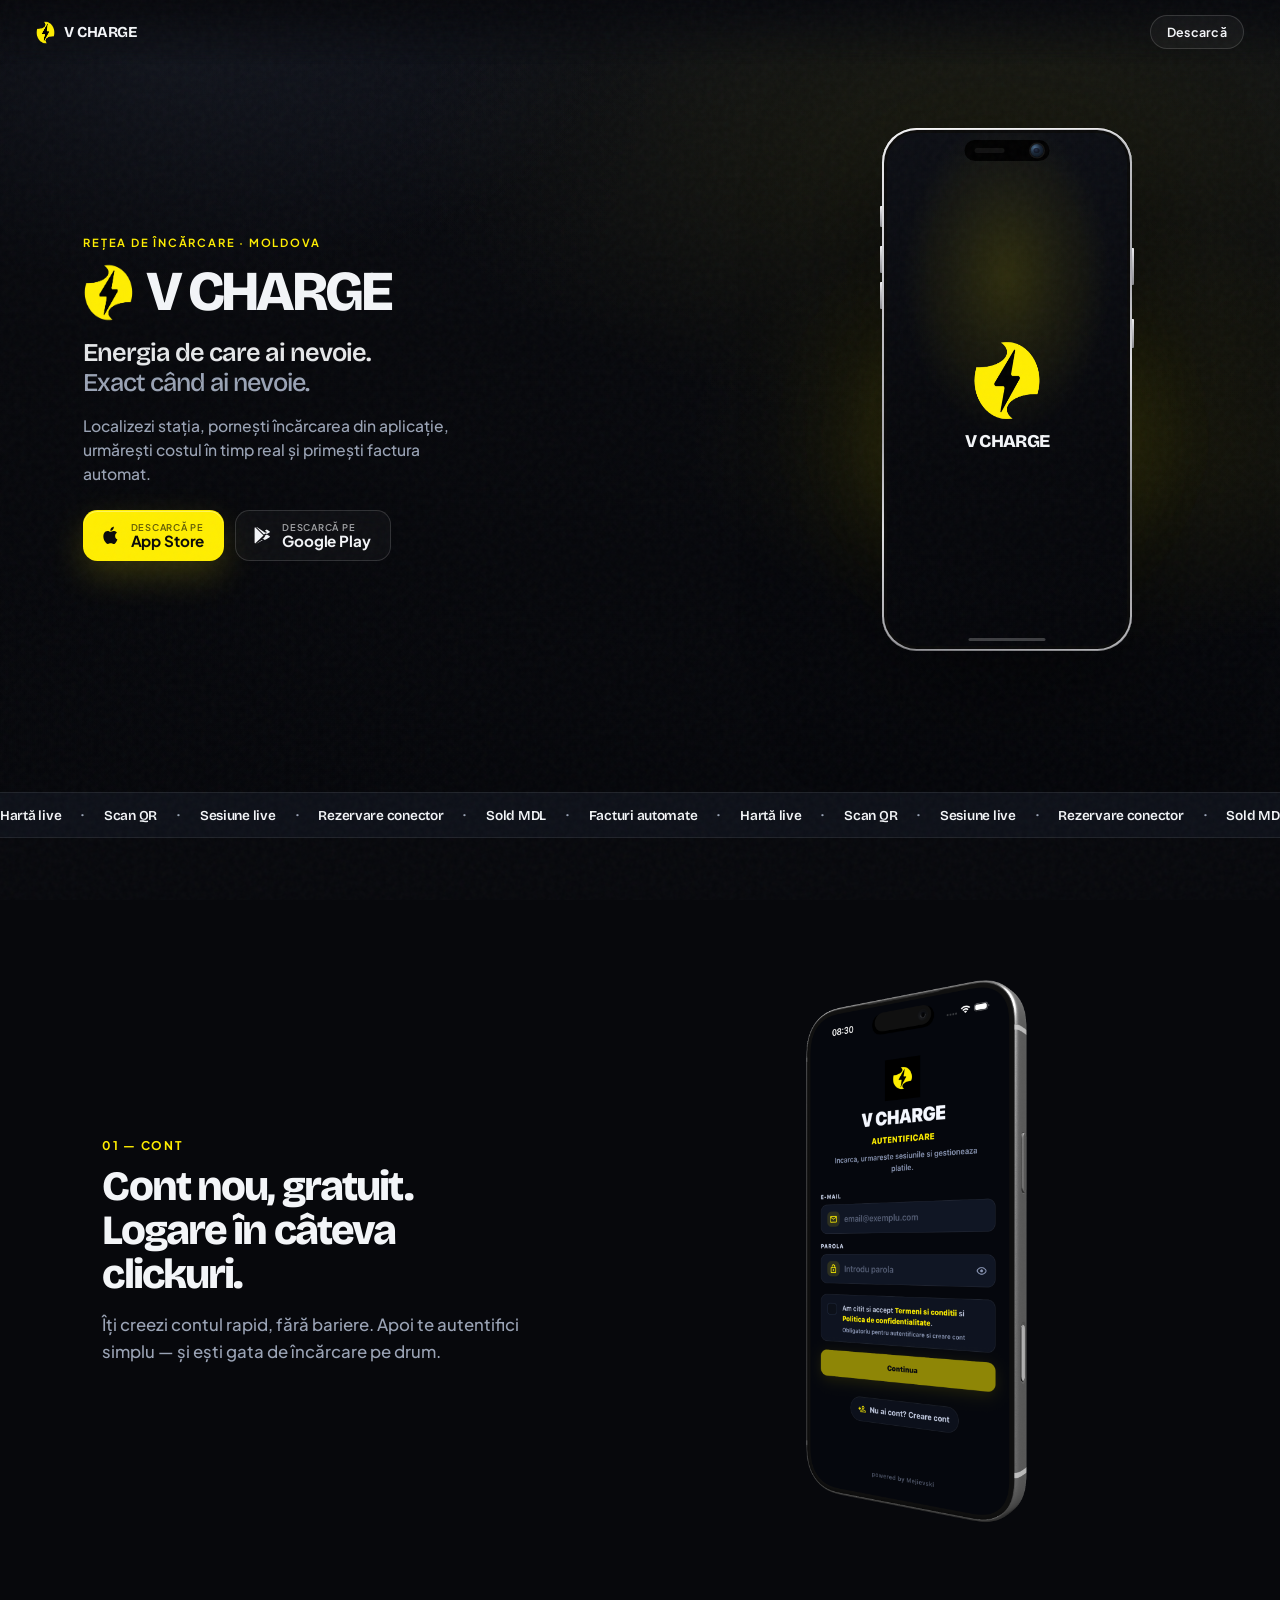
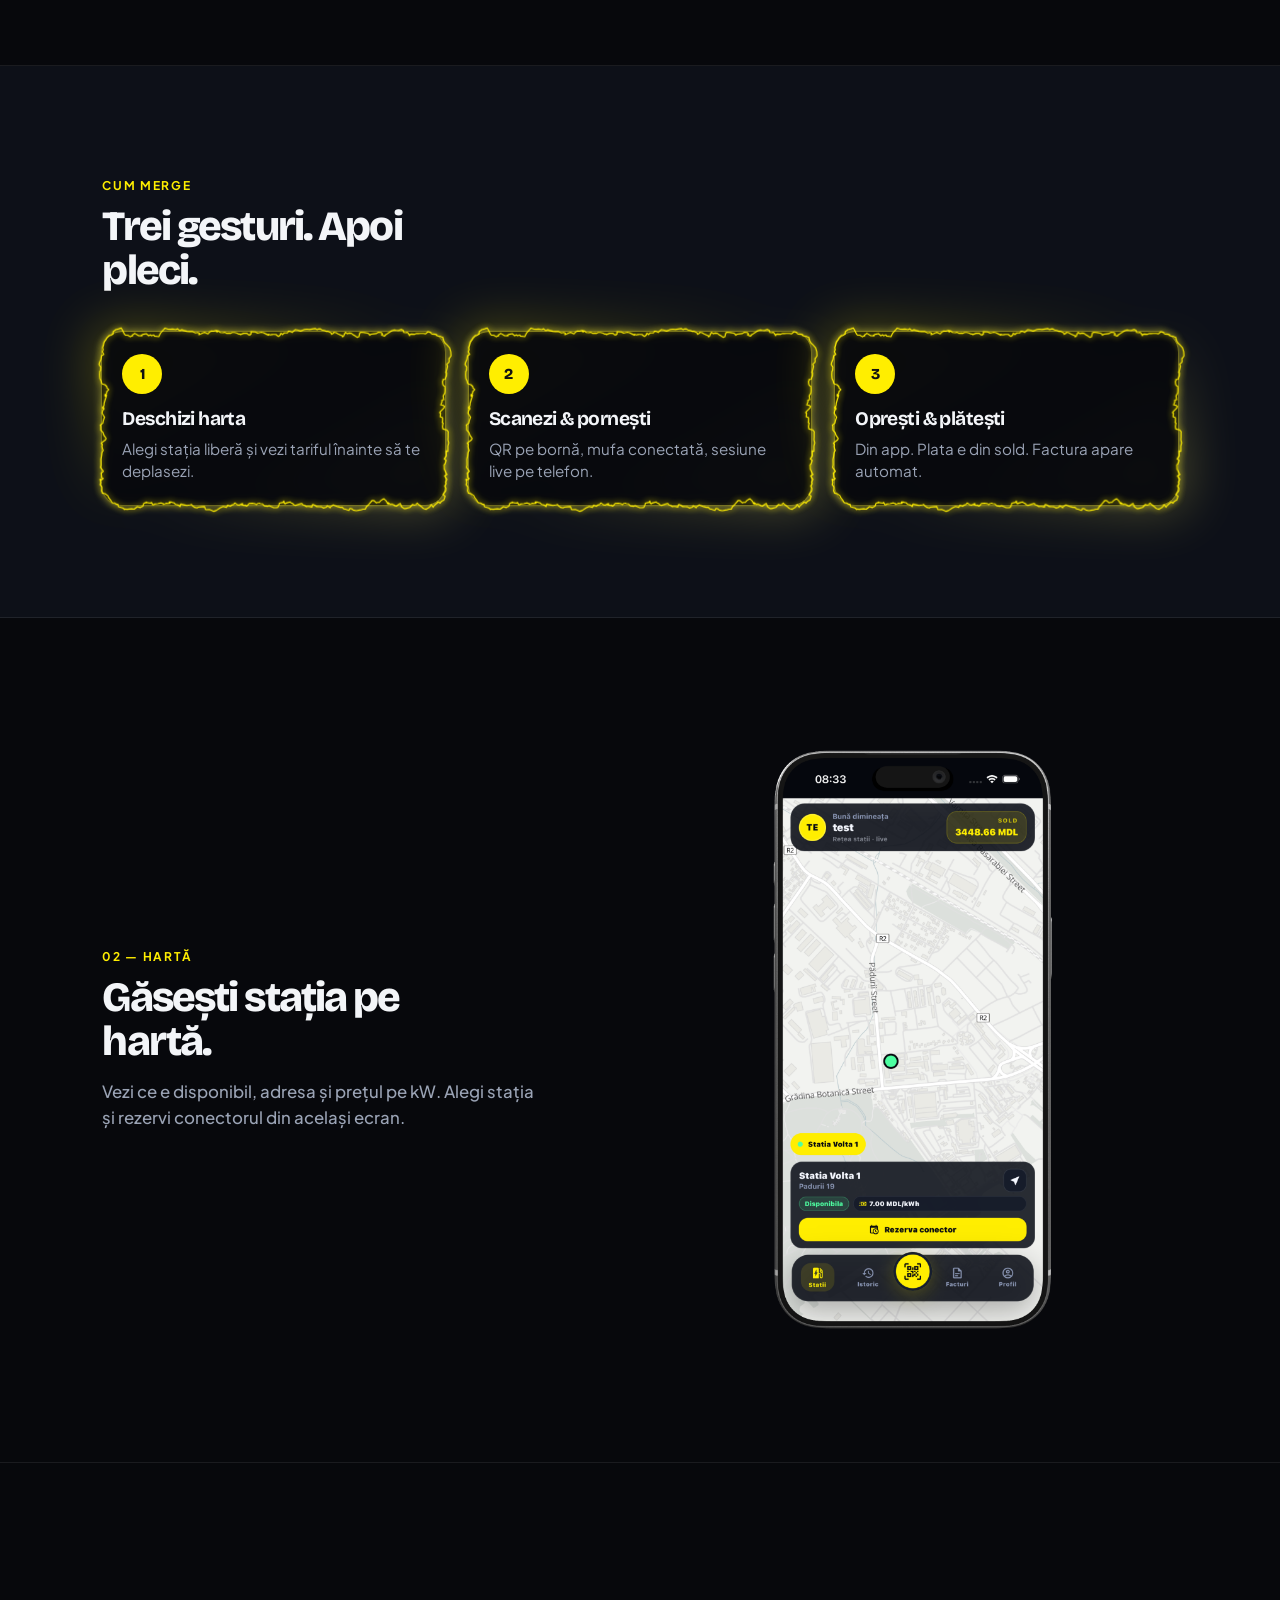
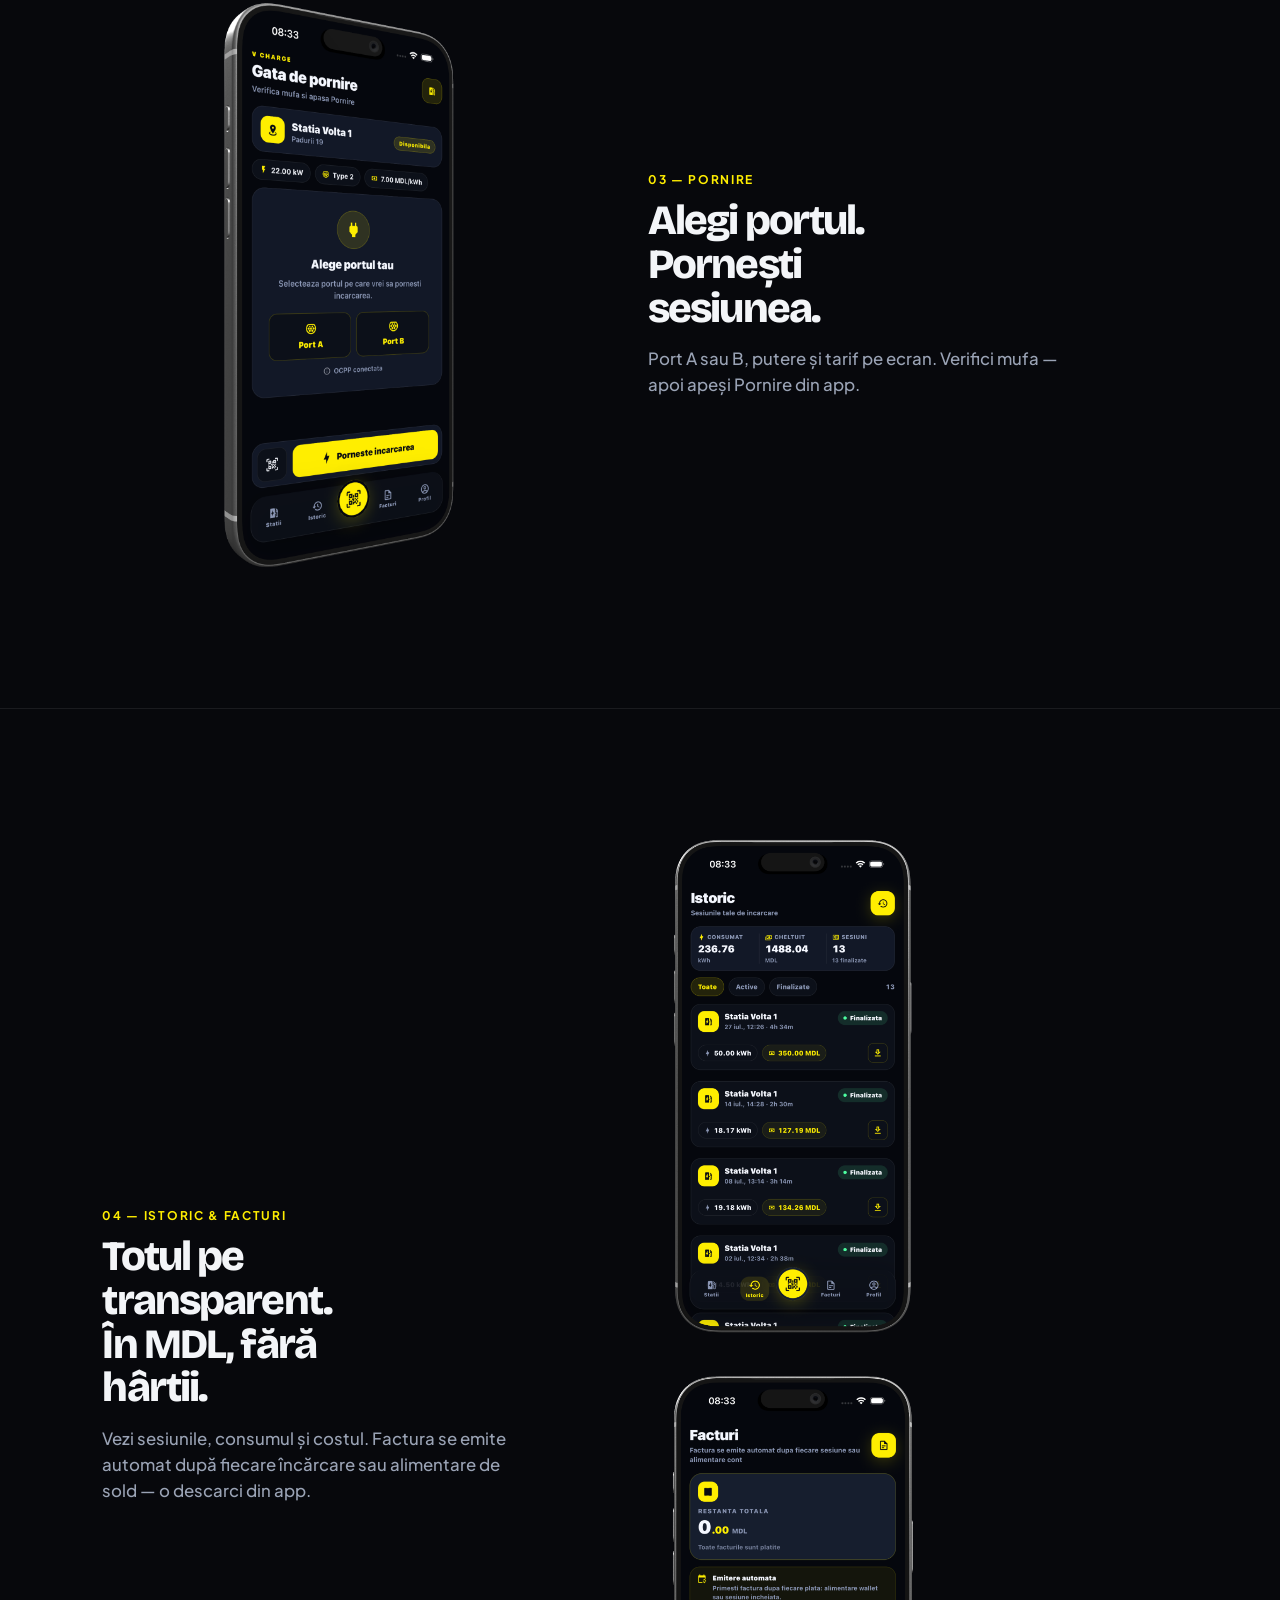
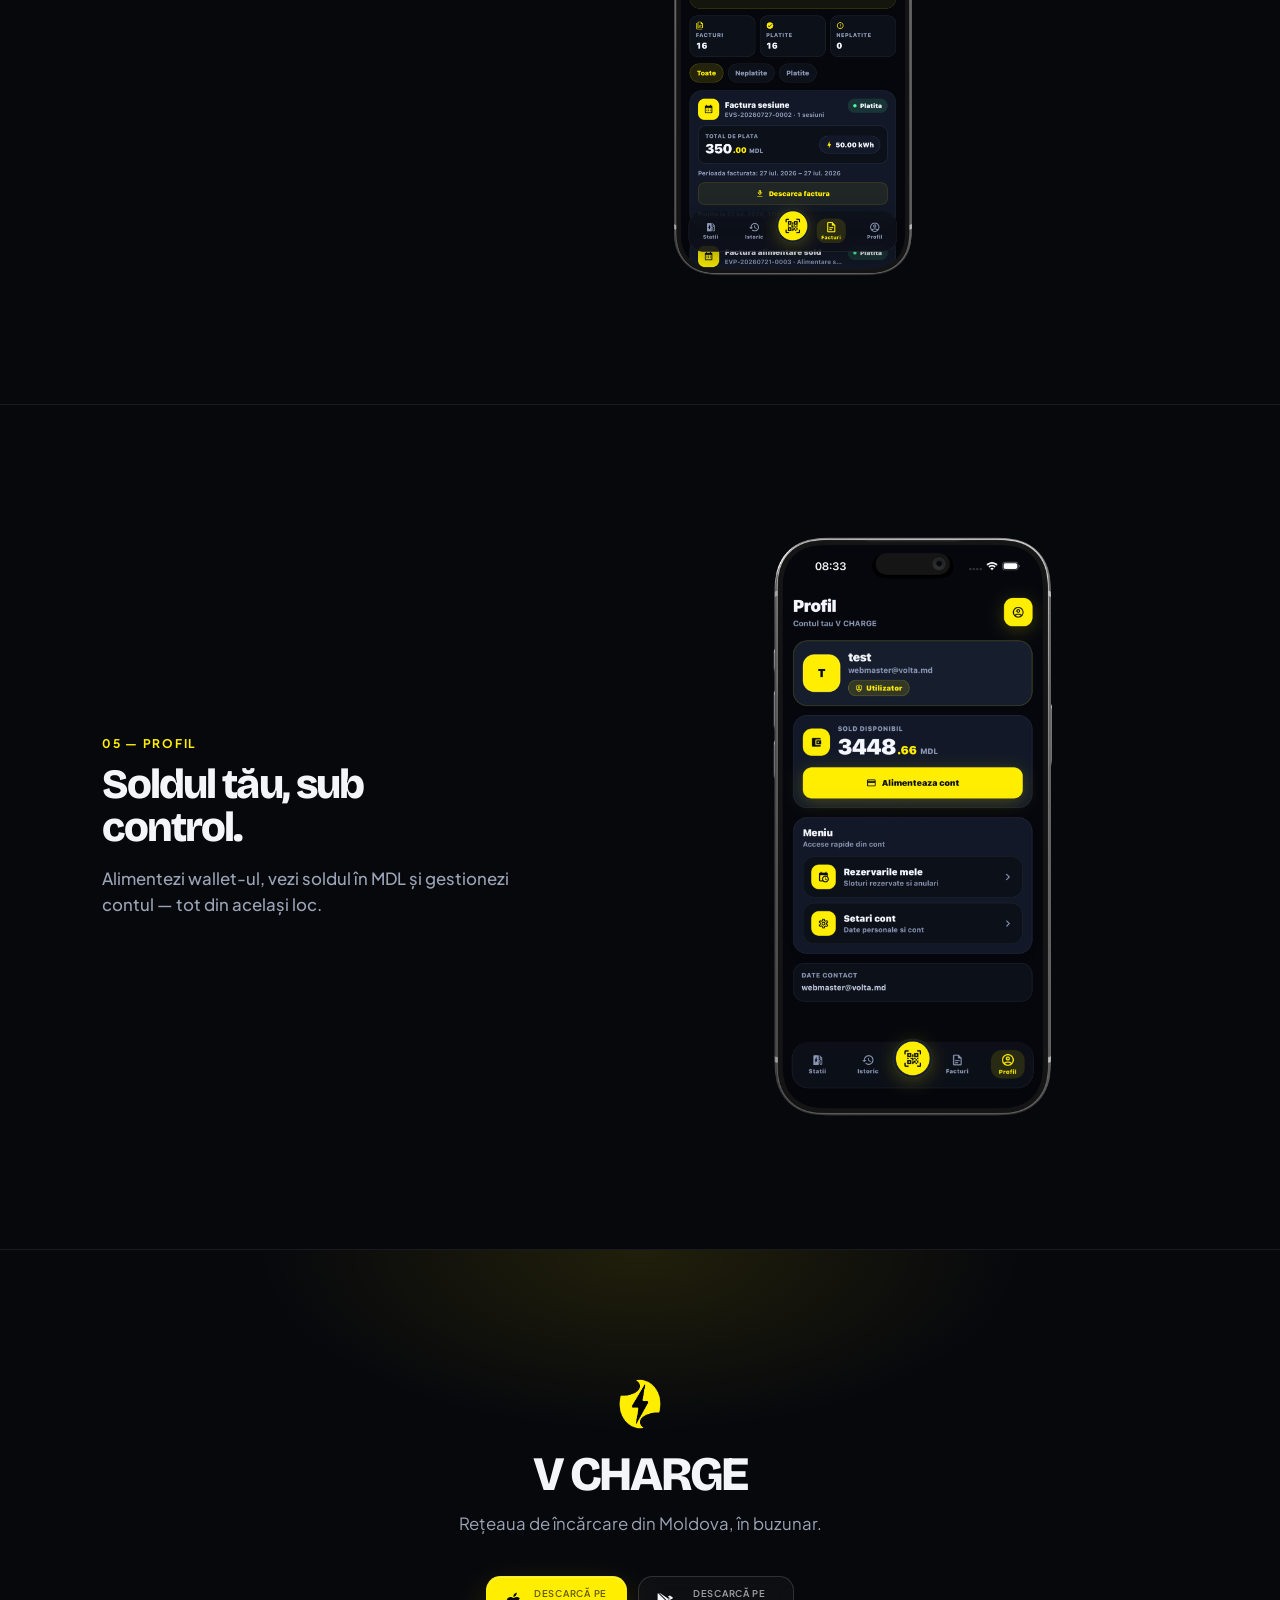
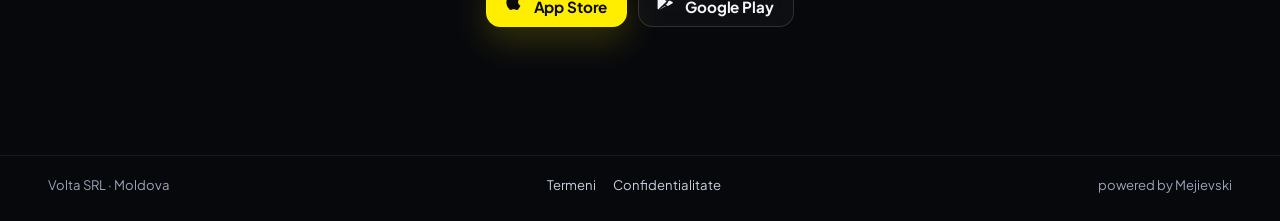
==== commit d9c97f2d: "gfyurgufyerhuifer" ====
--- a/index.html
+++ b/index.html
@@ -6,8 +6,8 @@
   <meta name="description" content="V CHARGE — găsești stația, scanezi QR, încarci și plătești din sold. Rețeaua de încărcare din Moldova, pe telefon." />
   <meta property="og:title" content="V CHARGE" />
   <meta property="og:description" content="Încarcă pe drum. Simplu, din telefon." />
-  <meta property="og:url" content="https://app.volta.md/v-charge/" />
-  <meta property="og:image" content="https://app.volta.md/v-charge/assets/app-icon.png" />
+  <meta property="og:url" content="https://v-charge.volta.md/" />
+  <meta property="og:image" content="https://v-charge.volta.md/assets/app-icon.png" />
   <title>V CHARGE</title>
   <link rel="icon" href="./assets/app-icon.png" type="image/png" />
   <link rel="preconnect" href="https://fonts.googleapis.com" />
@@ -39,10 +39,12 @@
           <img src="./assets/volta-ev-logo.png" alt="" width="72" height="85" />
           <span>V CHARGE</span>
         </p>
-        <h1 class="hero-h1 reveal" style="--d: .1s">Încarcă pe drum.<br /><em>Fără cozi. Fără cash.</em></h1>
+        <h1 class="hero-h1 reveal" style="--d: .1s">
+          <span class="hero-h1-line">Energia de care ai nevoie.</span>
+          <span class="hero-h1-line hero-h1-line--mute">Exact când ai nevoie.</span>
+        </h1>
         <p class="hero-p reveal" style="--d: .16s">
-          Găsești stația pe hartă, pornești sesiunea din telefon și plătești din sold —
-          cu cost pe kW vizibil și factură automată.
+          Localizezi stația, pornești încărcarea din aplicație, urmărești costul în timp real și primești factura automat.
         </p>
 
         <div class="stores reveal" style="--d: .22s">
--- a/styles.css
+++ b/styles.css
@@ -181,11 +181,14 @@
   letter-spacing: -0.04em;
   line-height: 1.18;
   color: rgba(243, 245, 248, 0.94);
-  max-width: 16ch;
-}
-
-.hero-h1 em {
-  font-style: normal;
+}
+
+.hero-h1-line {
+  display: block;
+  white-space: nowrap;
+}
+
+.hero-h1-line--mute {
   color: var(--mute);
   font-weight: 500;
 }
@@ -954,7 +957,6 @@
 
   .hero-h1 {
     font-size: clamp(1.15rem, 4.6vw, 1.35rem);
-    max-width: 22ch;
   }
 
   .hero-p {
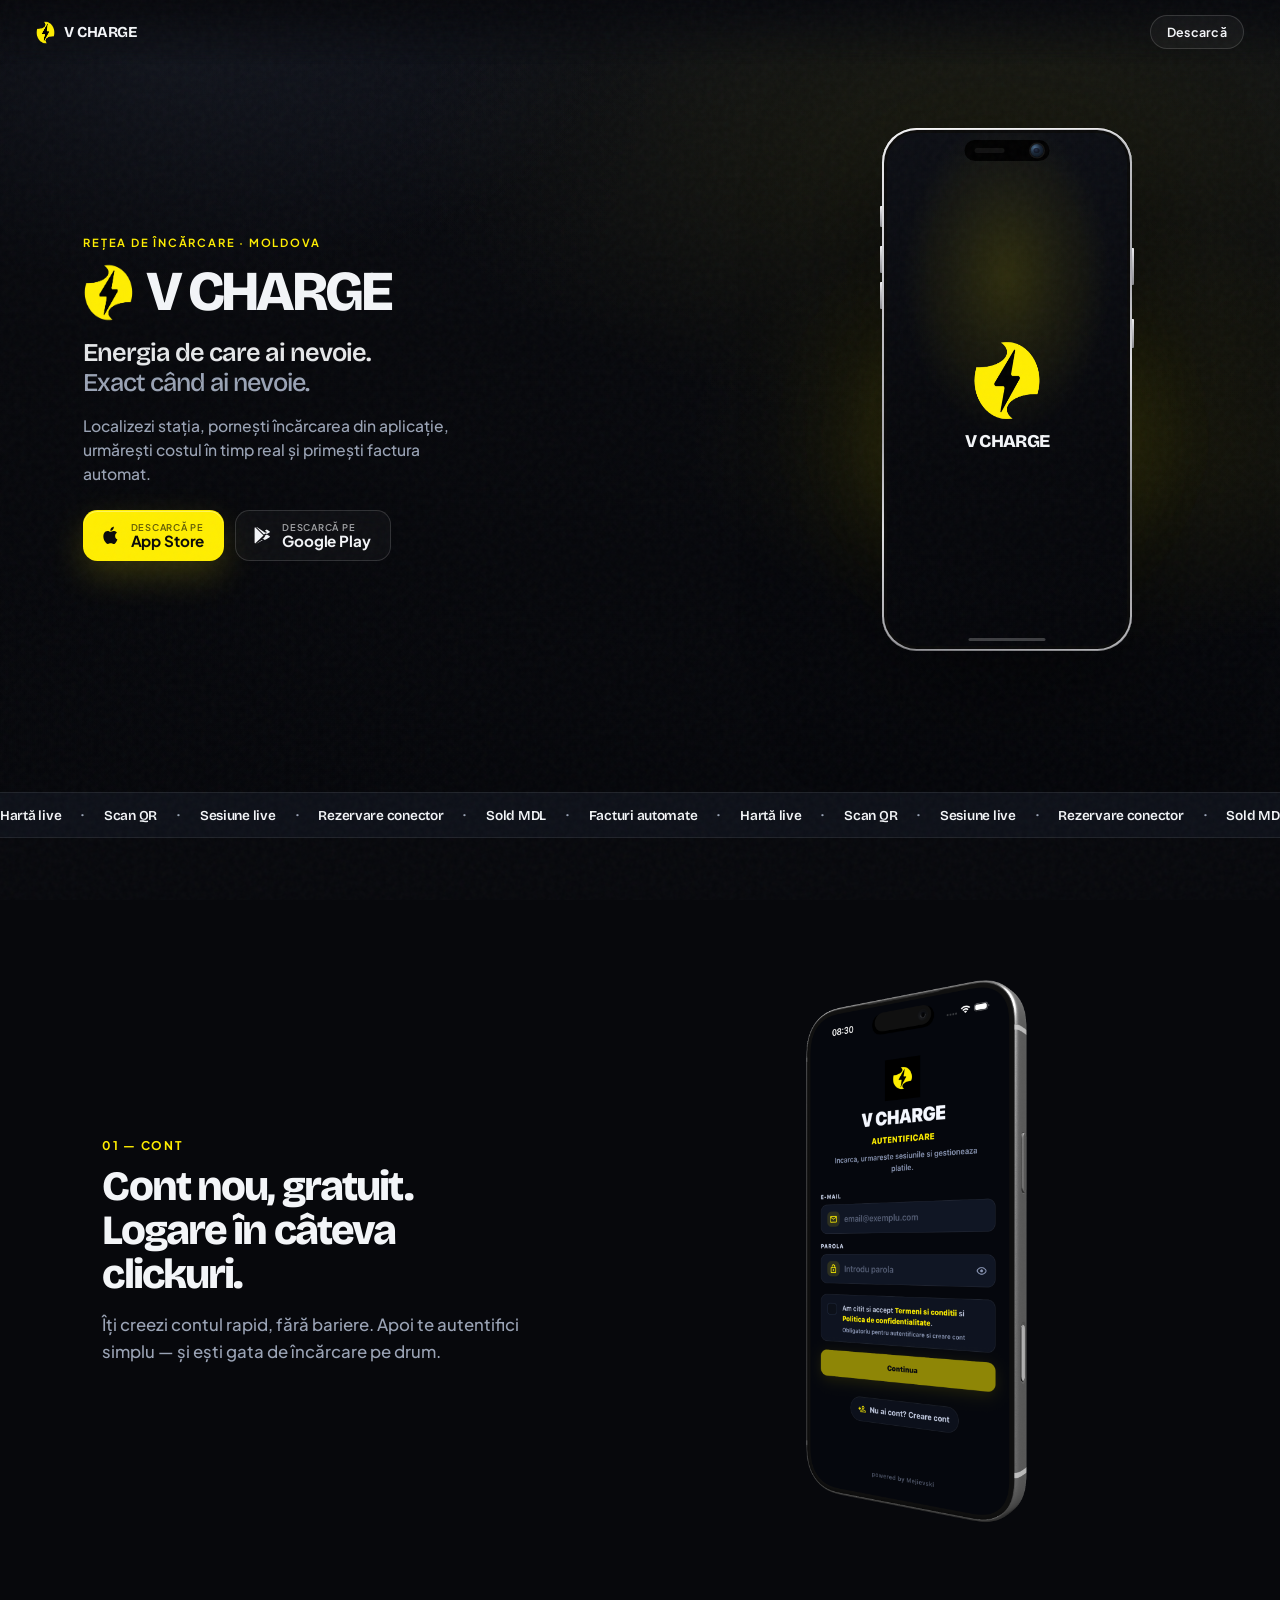
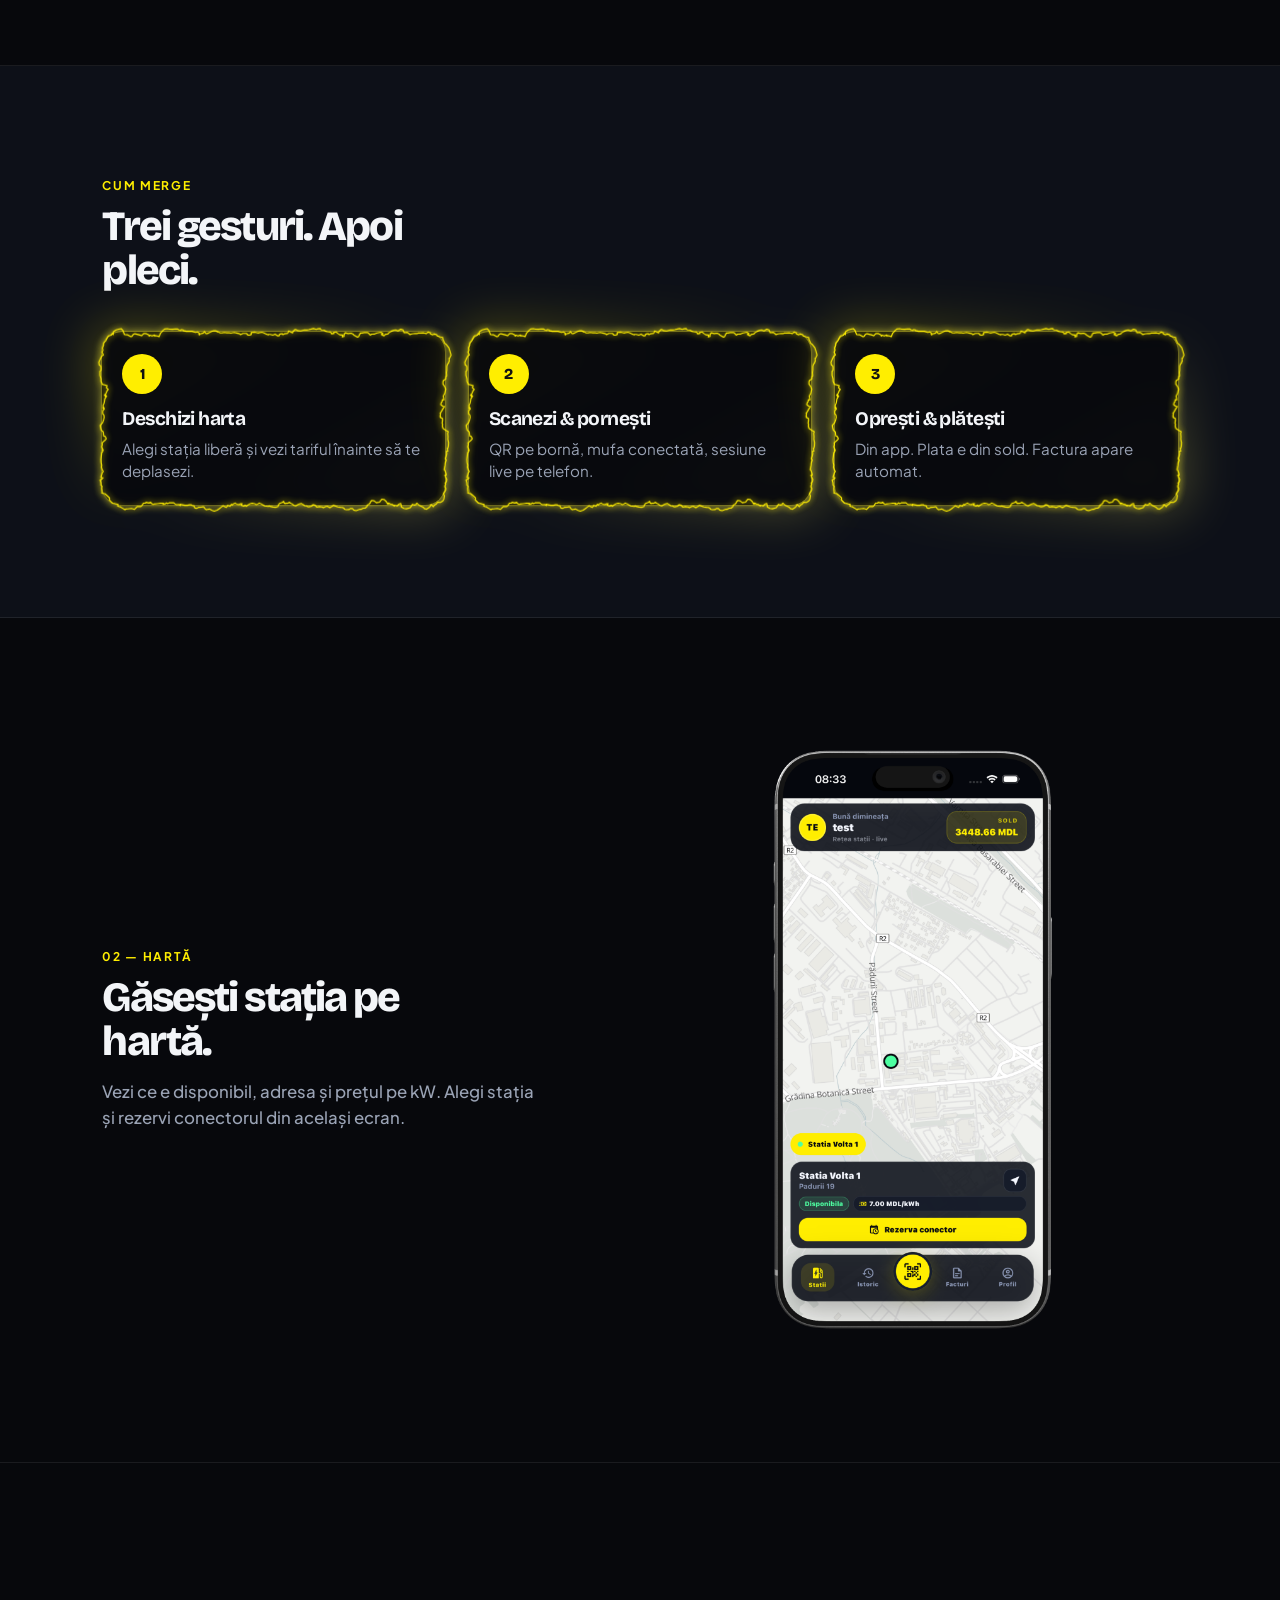
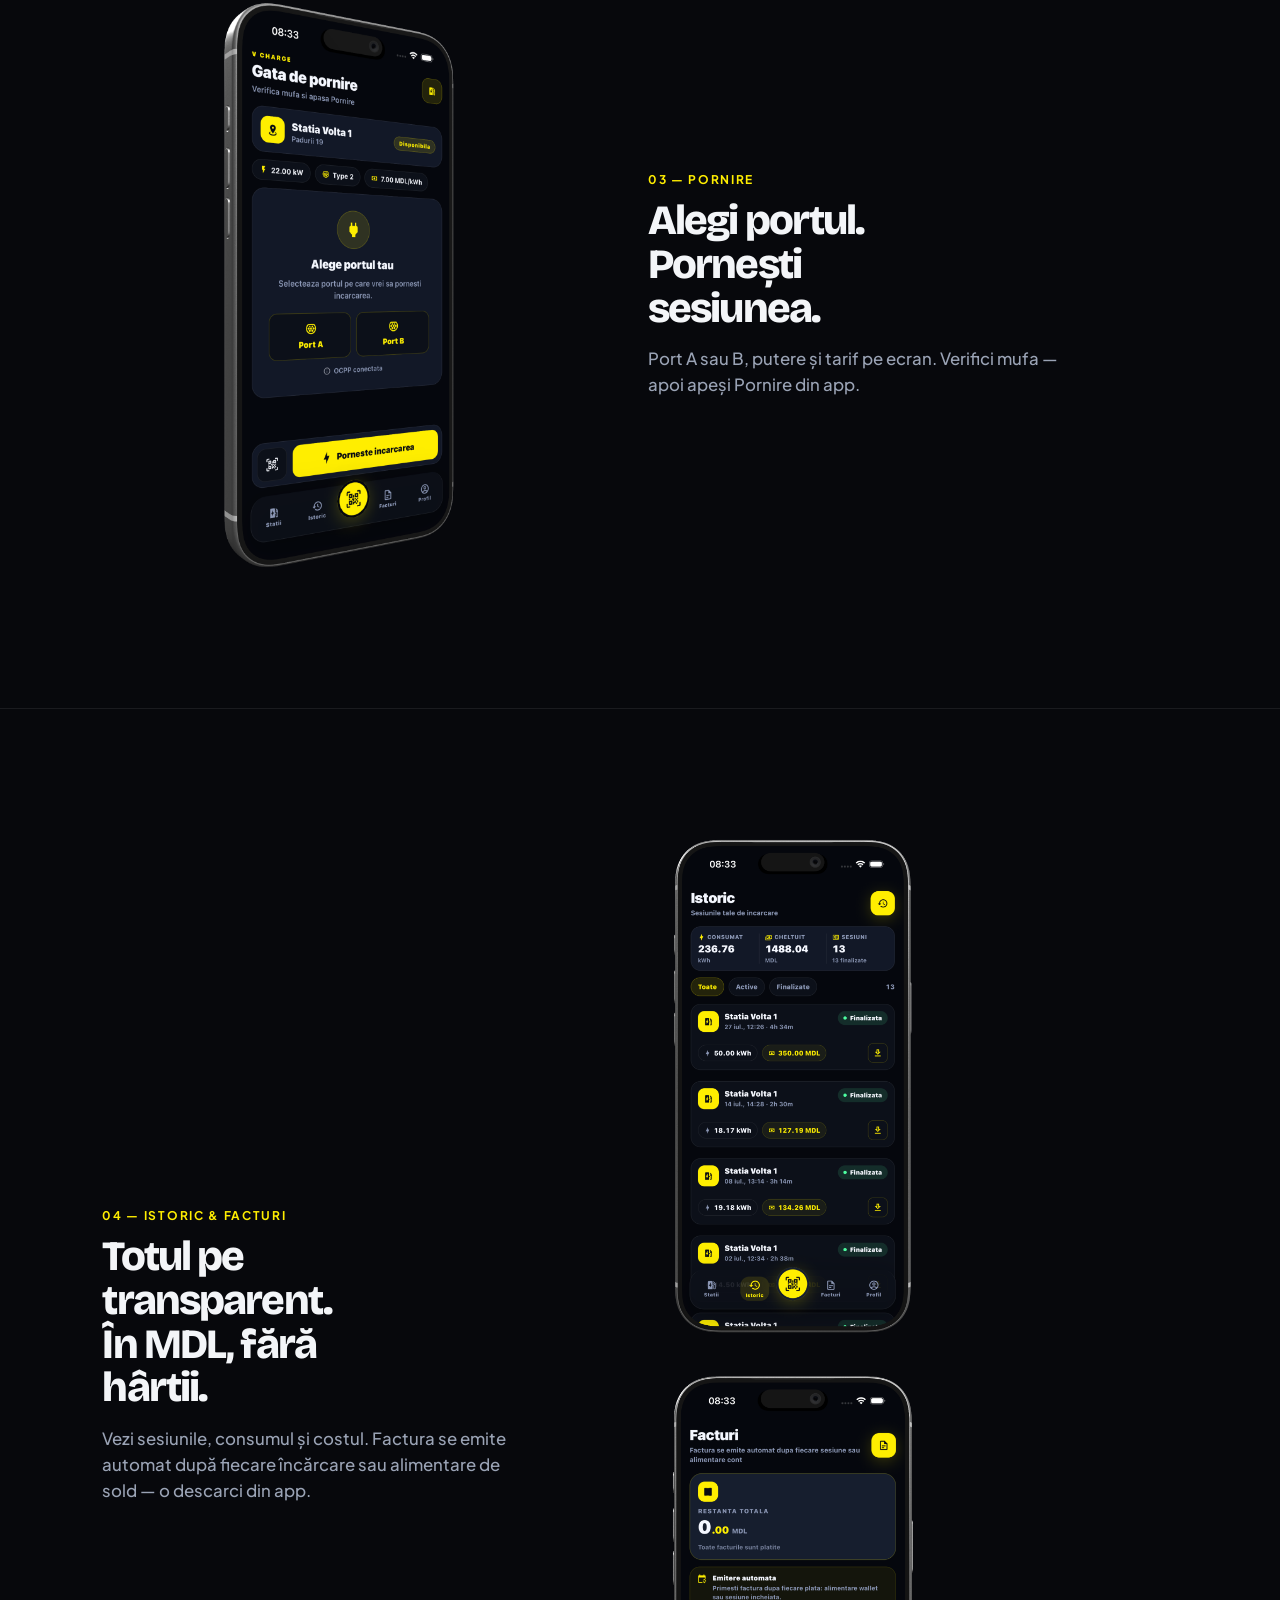
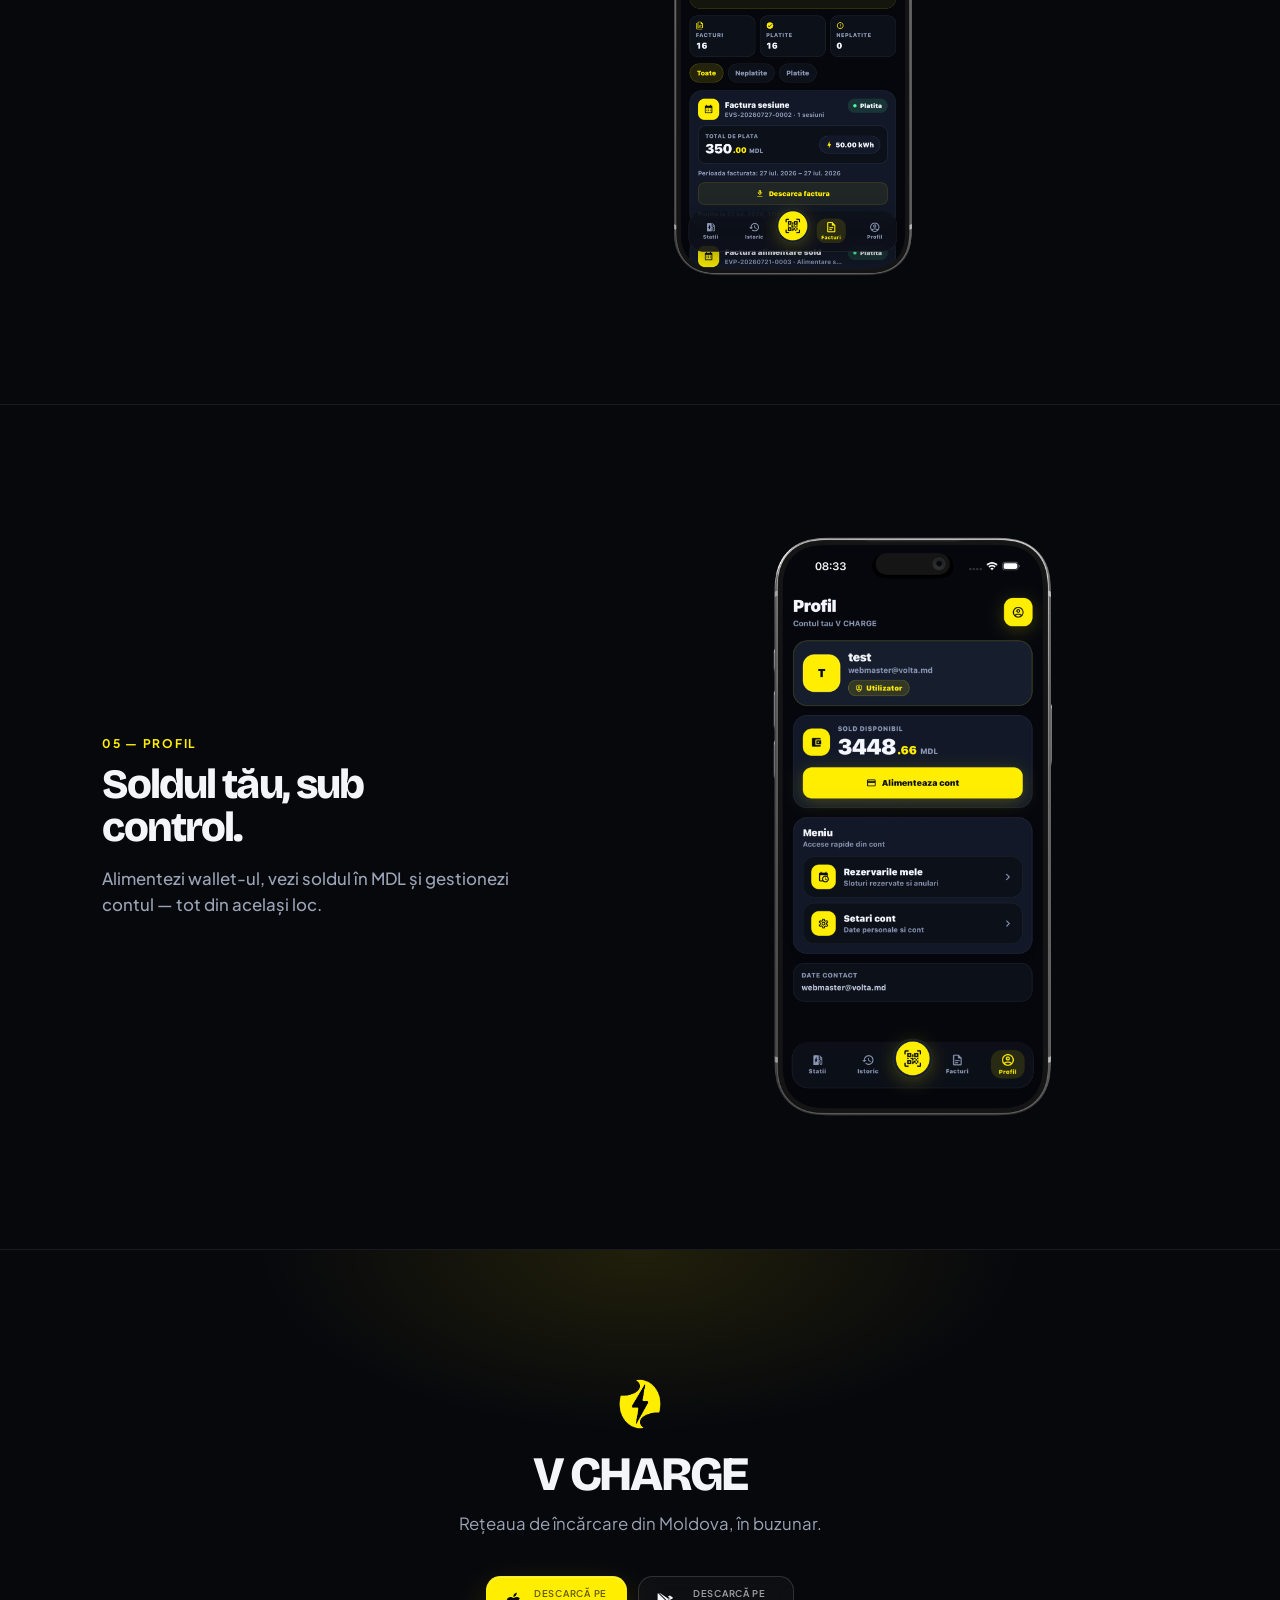
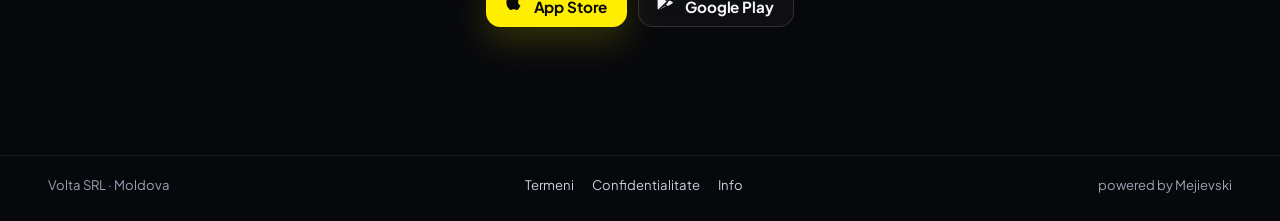
==== commit 4aaf6cfc: "fbeyhwbfuiewfbwibufewghfuiewhfiuewhuifbweyhfewubfiuewhfiuewhfiuewgfeywihbcuiegcyegcyuwegycegwy" ====
--- a/index.html
+++ b/index.html
@@ -288,6 +288,7 @@
     <nav class="footer-links" aria-label="Legal">
       <a href="./termeni.html">Termeni</a>
       <a href="./confidentialitate.html">Confidentialitate</a>
+      <a href="./info.html">Info</a>
     </nav>
     <span>powered by Mejievski</span>
   </footer>
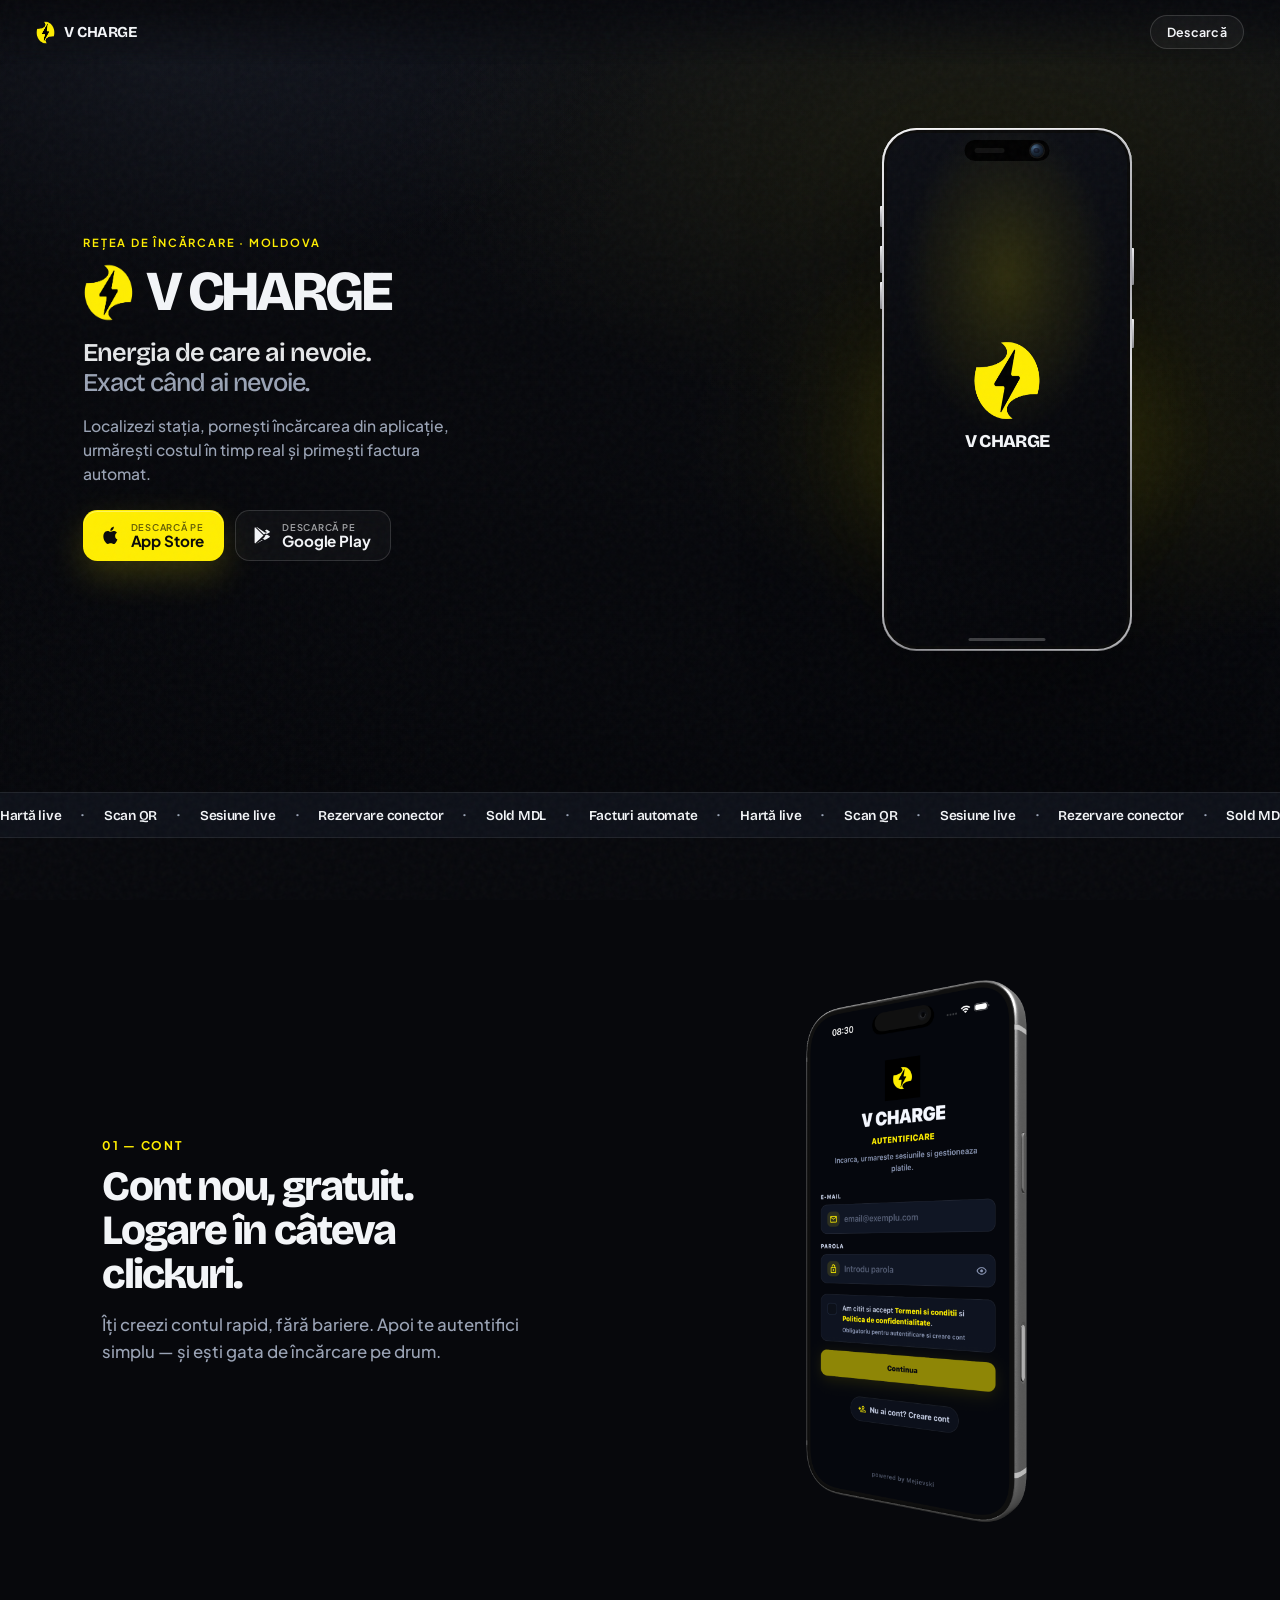
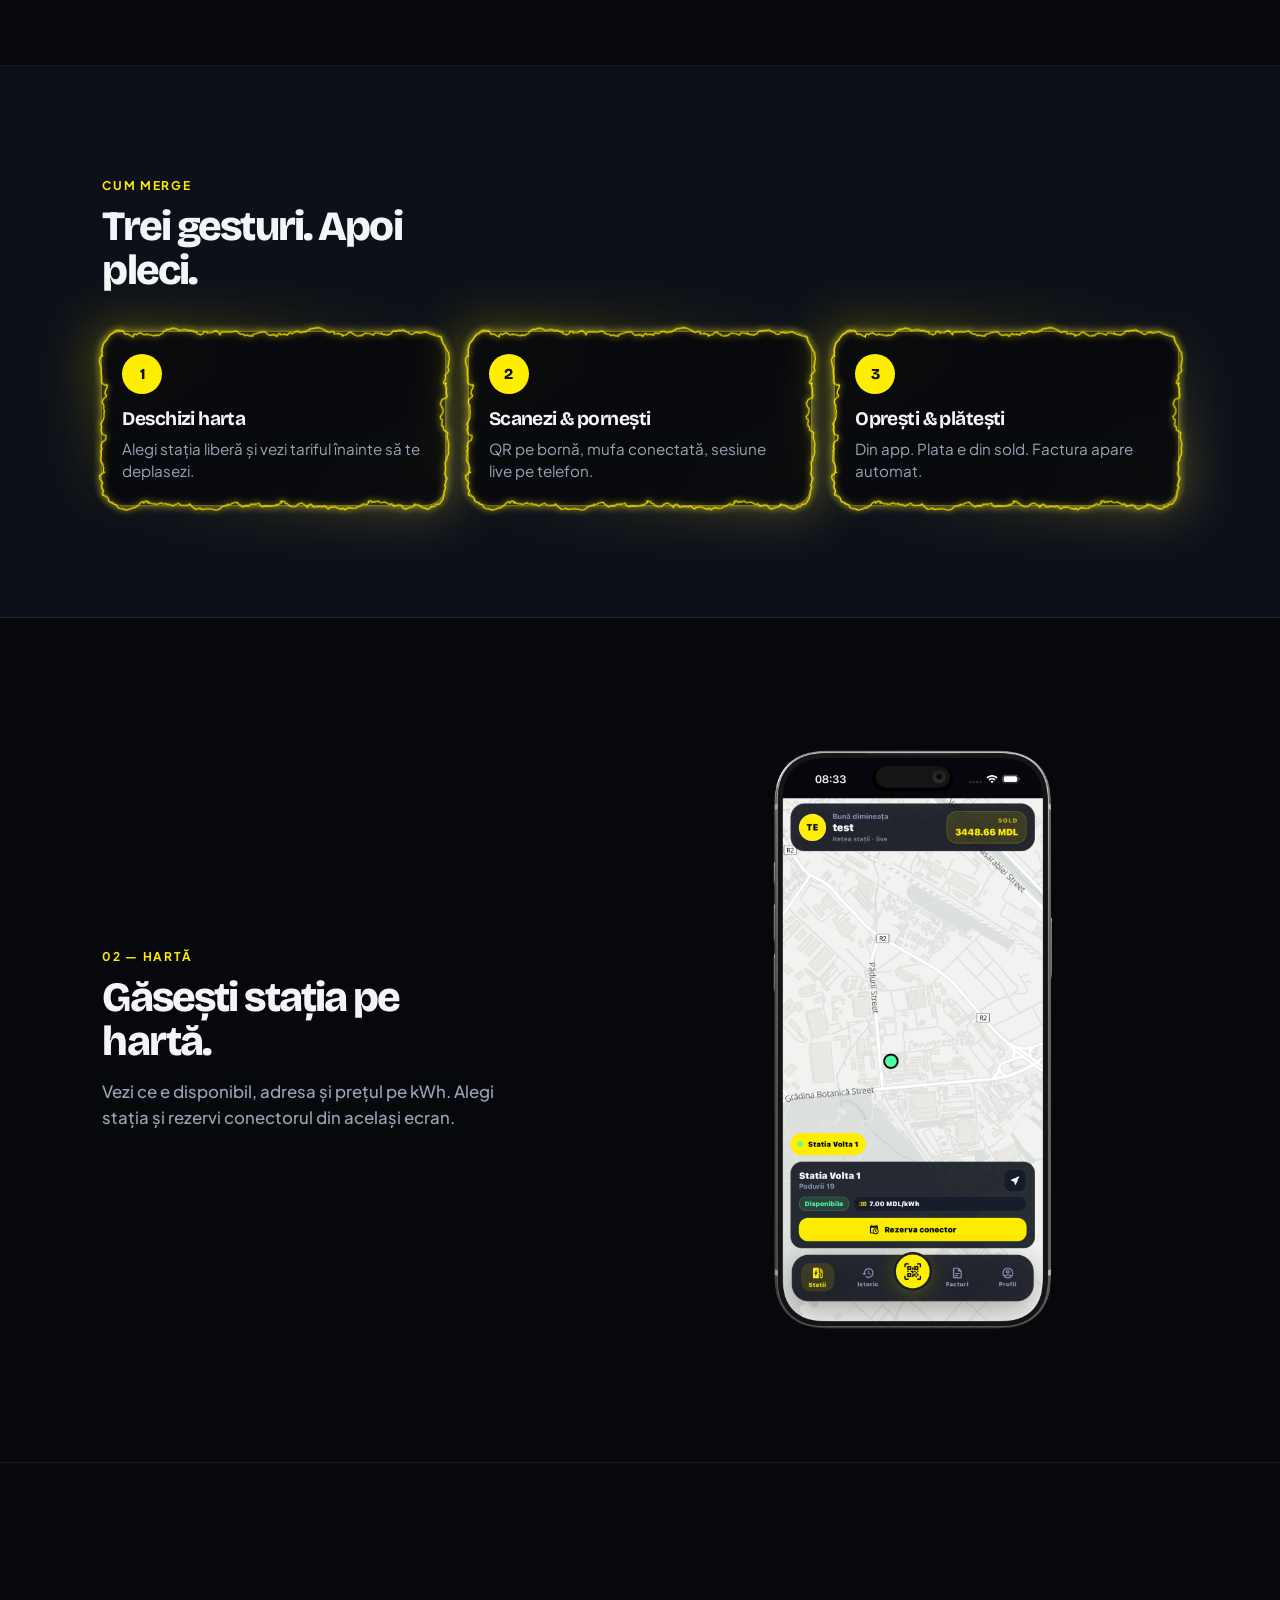
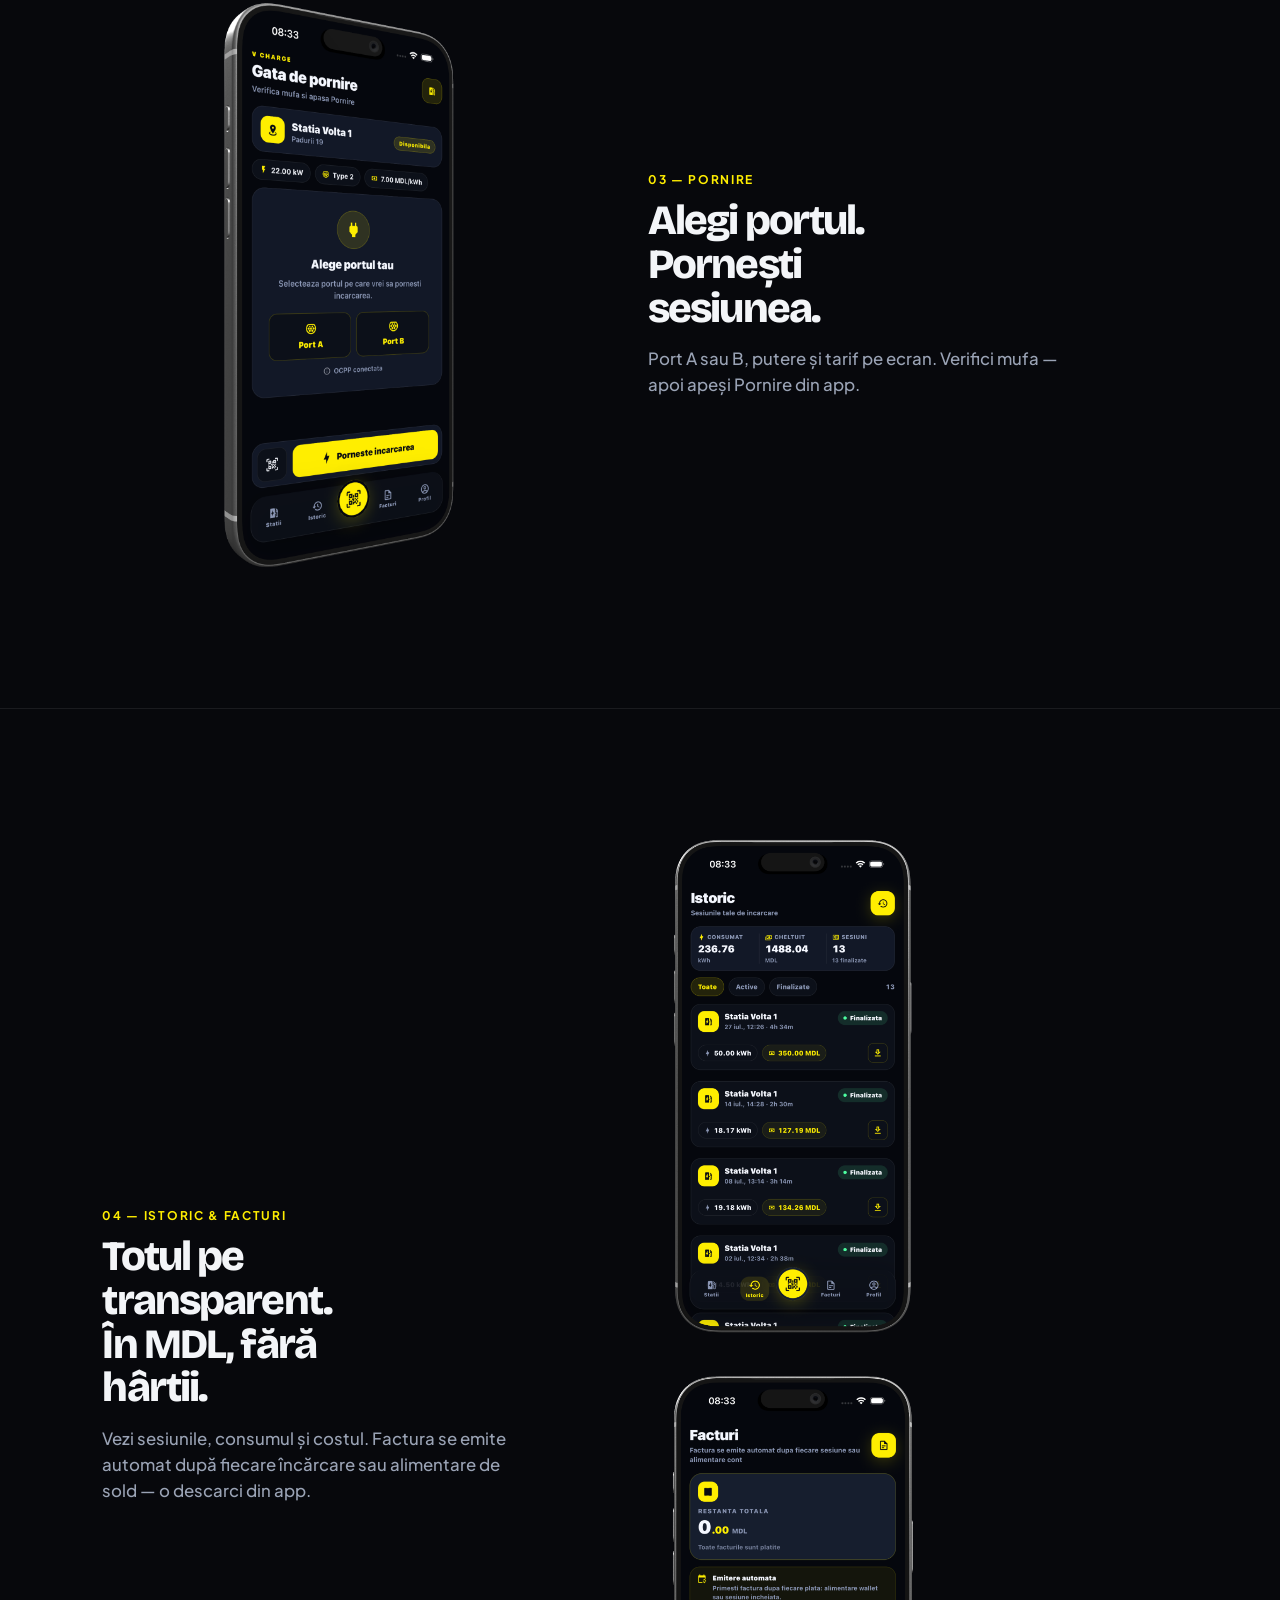
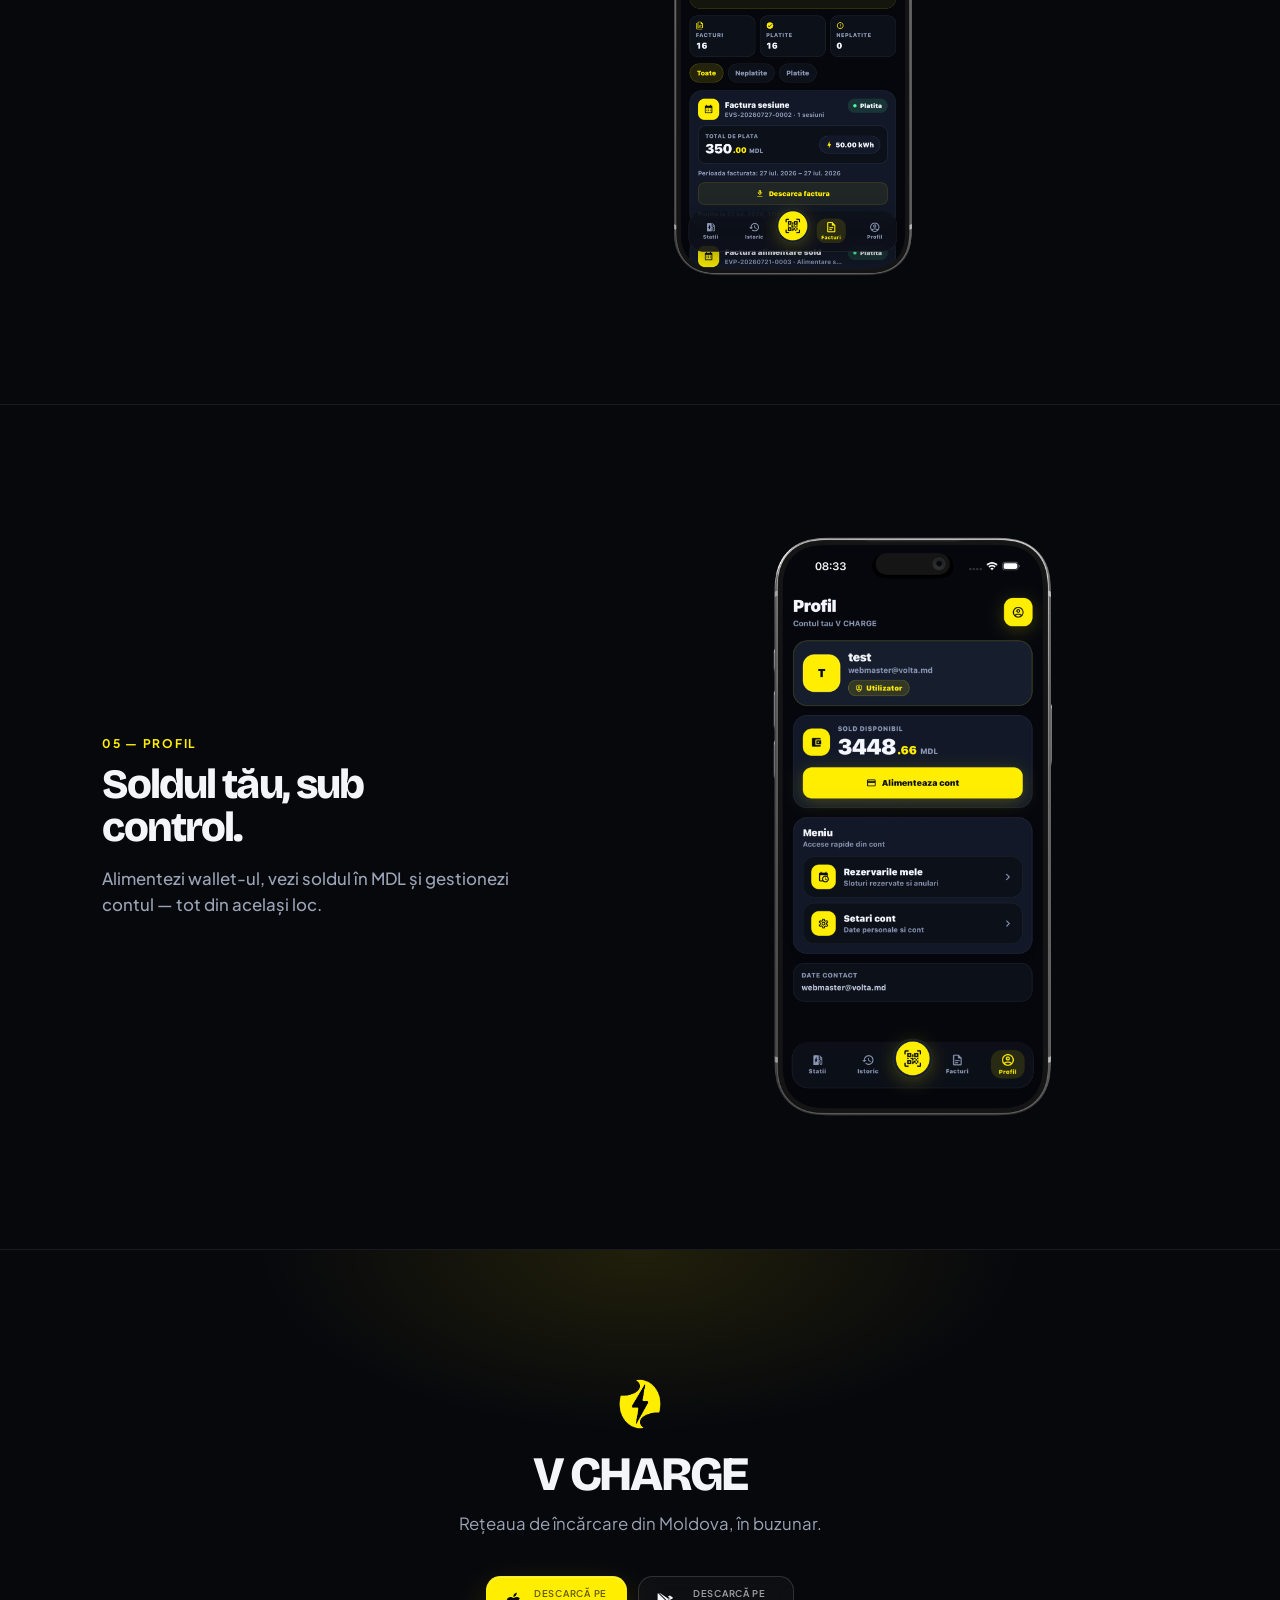
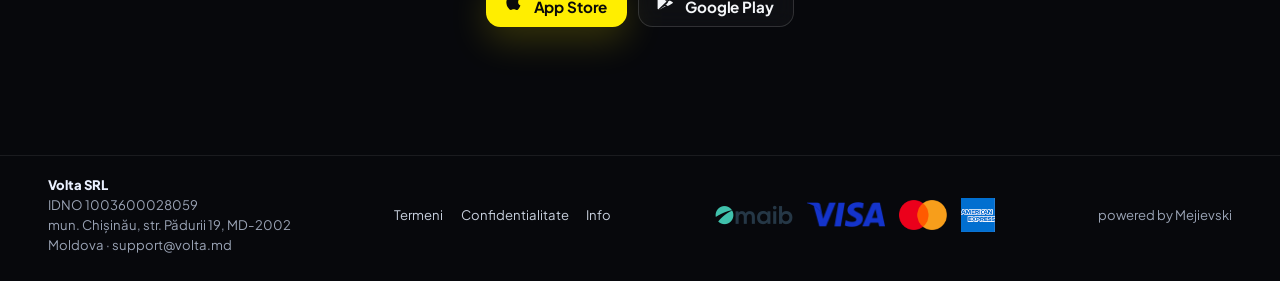
==== commit 347d6d3d: "Publish Volta SRL merchant details and payment logos for MAIB. Show IDNO and legal address in the fo" ====
--- a/index.html
+++ b/index.html
@@ -212,7 +212,7 @@
         <p class="eyebrow reveal">02 — Hartă</p>
         <h2 class="h2 reveal">Găsești stația pe hartă.</h2>
         <p class="body reveal">
-          Vezi ce e disponibil, adresa și prețul pe kW.
+          Vezi ce e disponibil, adresa și prețul pe kWh.
           Alegi stația și rezervi conectorul din același ecran.
         </p>
       </div>
@@ -284,16 +284,44 @@
   </main>
 
   <footer class="footer">
-    <span>Volta SRL · Moldova</span>
+    <div class="footer-company" id="footer-company">
+      <strong>Volta SRL</strong>
+      <span id="footer-idno" hidden></span>
+      <span id="footer-address" hidden></span>
+      <span>Moldova · <a href="mailto:support@volta.md">support@volta.md</a></span>
+    </div>
     <nav class="footer-links" aria-label="Legal">
       <a href="./termeni.html">Termeni</a>
       <a href="./confidentialitate.html">Confidentialitate</a>
       <a href="./info.html">Info</a>
     </nav>
+    <div class="payment-logos" aria-label="Metode de plată acceptate">
+      <a href="https://www.maib.md/" target="_blank" rel="noopener noreferrer" aria-label="Plăți procesate de maib">
+        <img src="./assets/payment-logos/maib.png" alt="maib" width="156" height="44" />
+      </a>
+      <img src="./assets/payment-logos/visa.png" alt="Visa" width="80" height="26" />
+      <img src="./assets/payment-logos/mastercard.png" alt="Mastercard" width="74" height="46" />
+      <img src="./assets/payment-logos/amex.png" alt="American Express" width="119" height="119" />
+    </div>
     <span>powered by Mejievski</span>
   </footer>
 
   <script src="./config.js"></script>
   <script src="./script.js"></script>
+  <script>
+    (function () {
+      var cfg = window.VOLTA_EV_PROMO || {};
+      var idno = document.getElementById('footer-idno');
+      var address = document.getElementById('footer-address');
+      if (idno && cfg.companyIdno) {
+        idno.hidden = false;
+        idno.textContent = 'IDNO ' + cfg.companyIdno;
+      }
+      if (address && cfg.companyAddress) {
+        address.hidden = false;
+        address.textContent = cfg.companyAddress;
+      }
+    })();
+  </script>
 </body>
 </html>
--- a/styles.css
+++ b/styles.css
@@ -911,6 +911,43 @@
   color: var(--mute);
 }
 
+.footer-company {
+  display: flex;
+  flex-direction: column;
+  gap: 0.2rem;
+  min-width: 180px;
+}
+
+.footer-company strong {
+  color: var(--text, #eaf0ff);
+  font-weight: 800;
+}
+
+.payment-logos {
+  display: flex;
+  align-items: center;
+  justify-content: center;
+  gap: 14px;
+  flex-wrap: wrap;
+}
+
+.payment-logos a {
+  display: inline-flex;
+}
+
+.payment-logos img {
+  display: block;
+  width: auto;
+  max-width: 78px;
+  max-height: 30px;
+  object-fit: contain;
+}
+
+.payment-logos img[alt="American Express"] {
+  max-width: 34px;
+  max-height: 34px;
+}
+
 .footer-links {
   display: flex;
   flex-wrap: wrap;
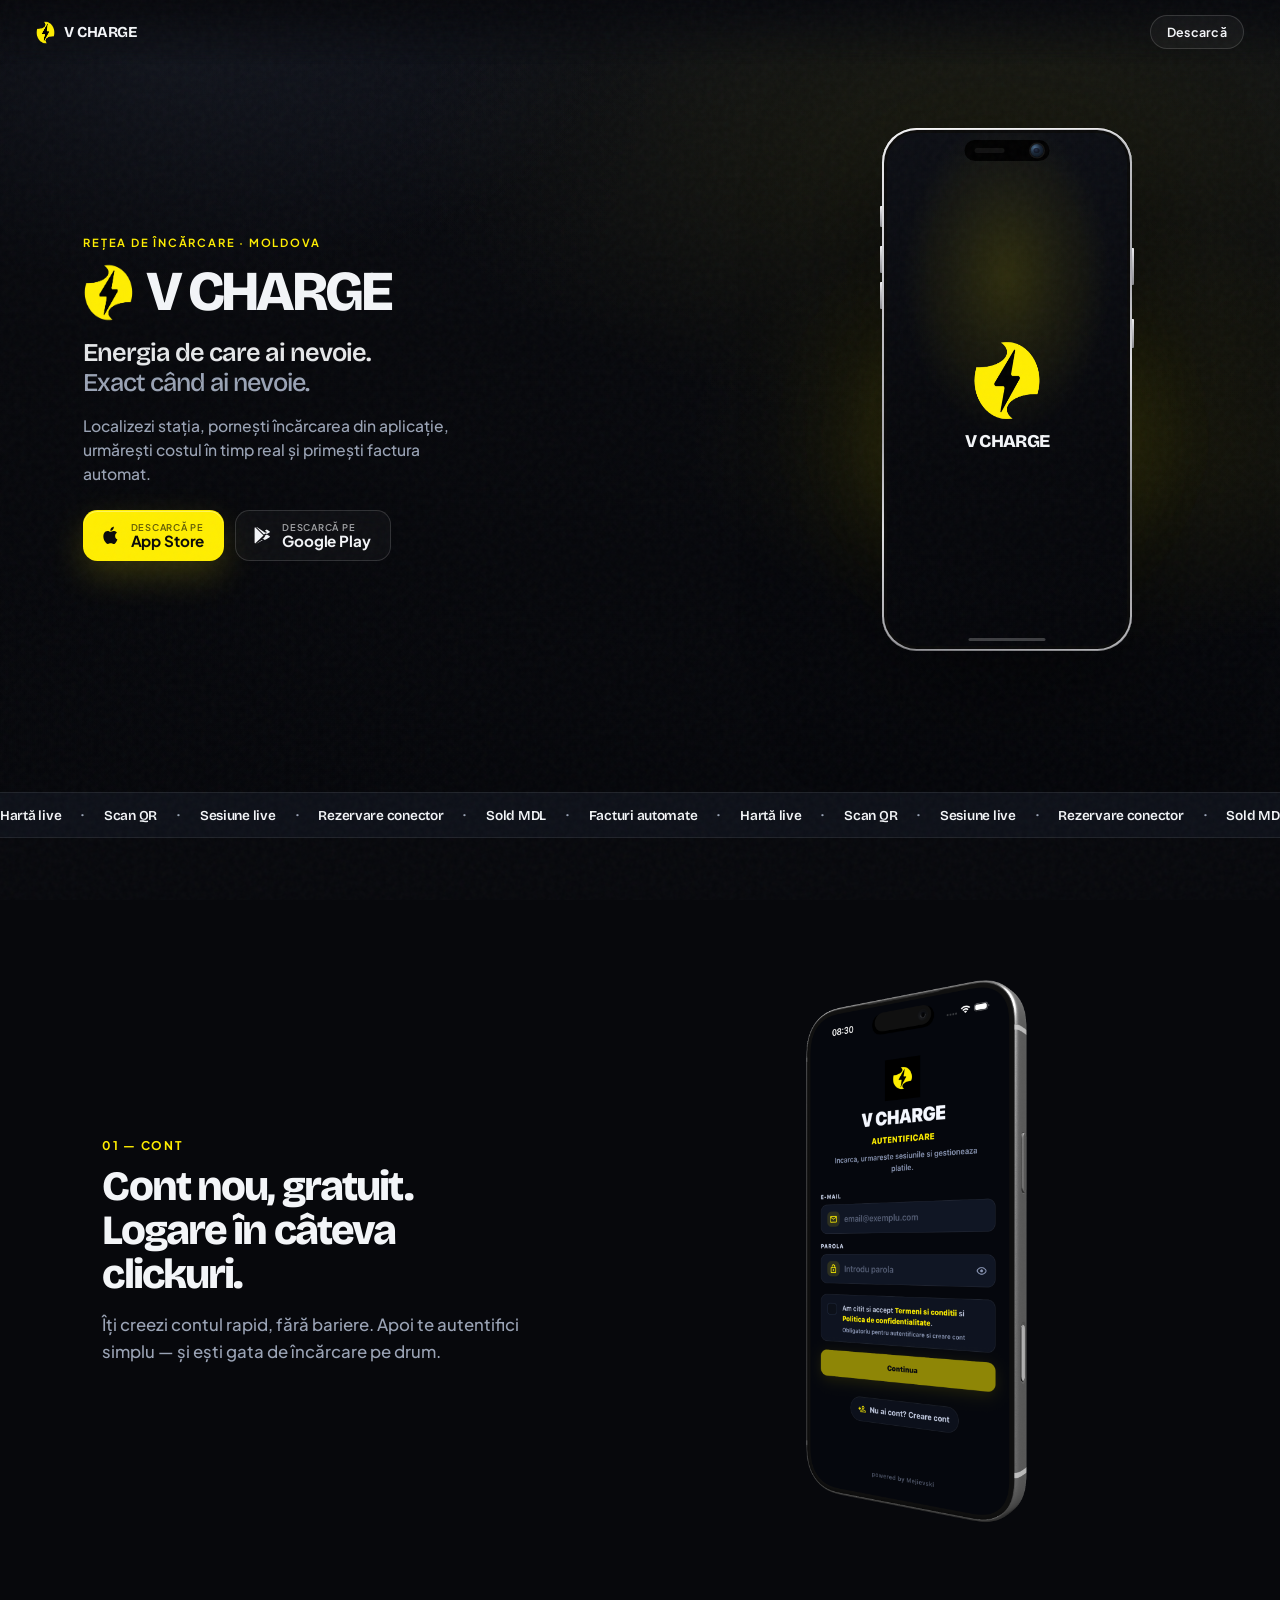
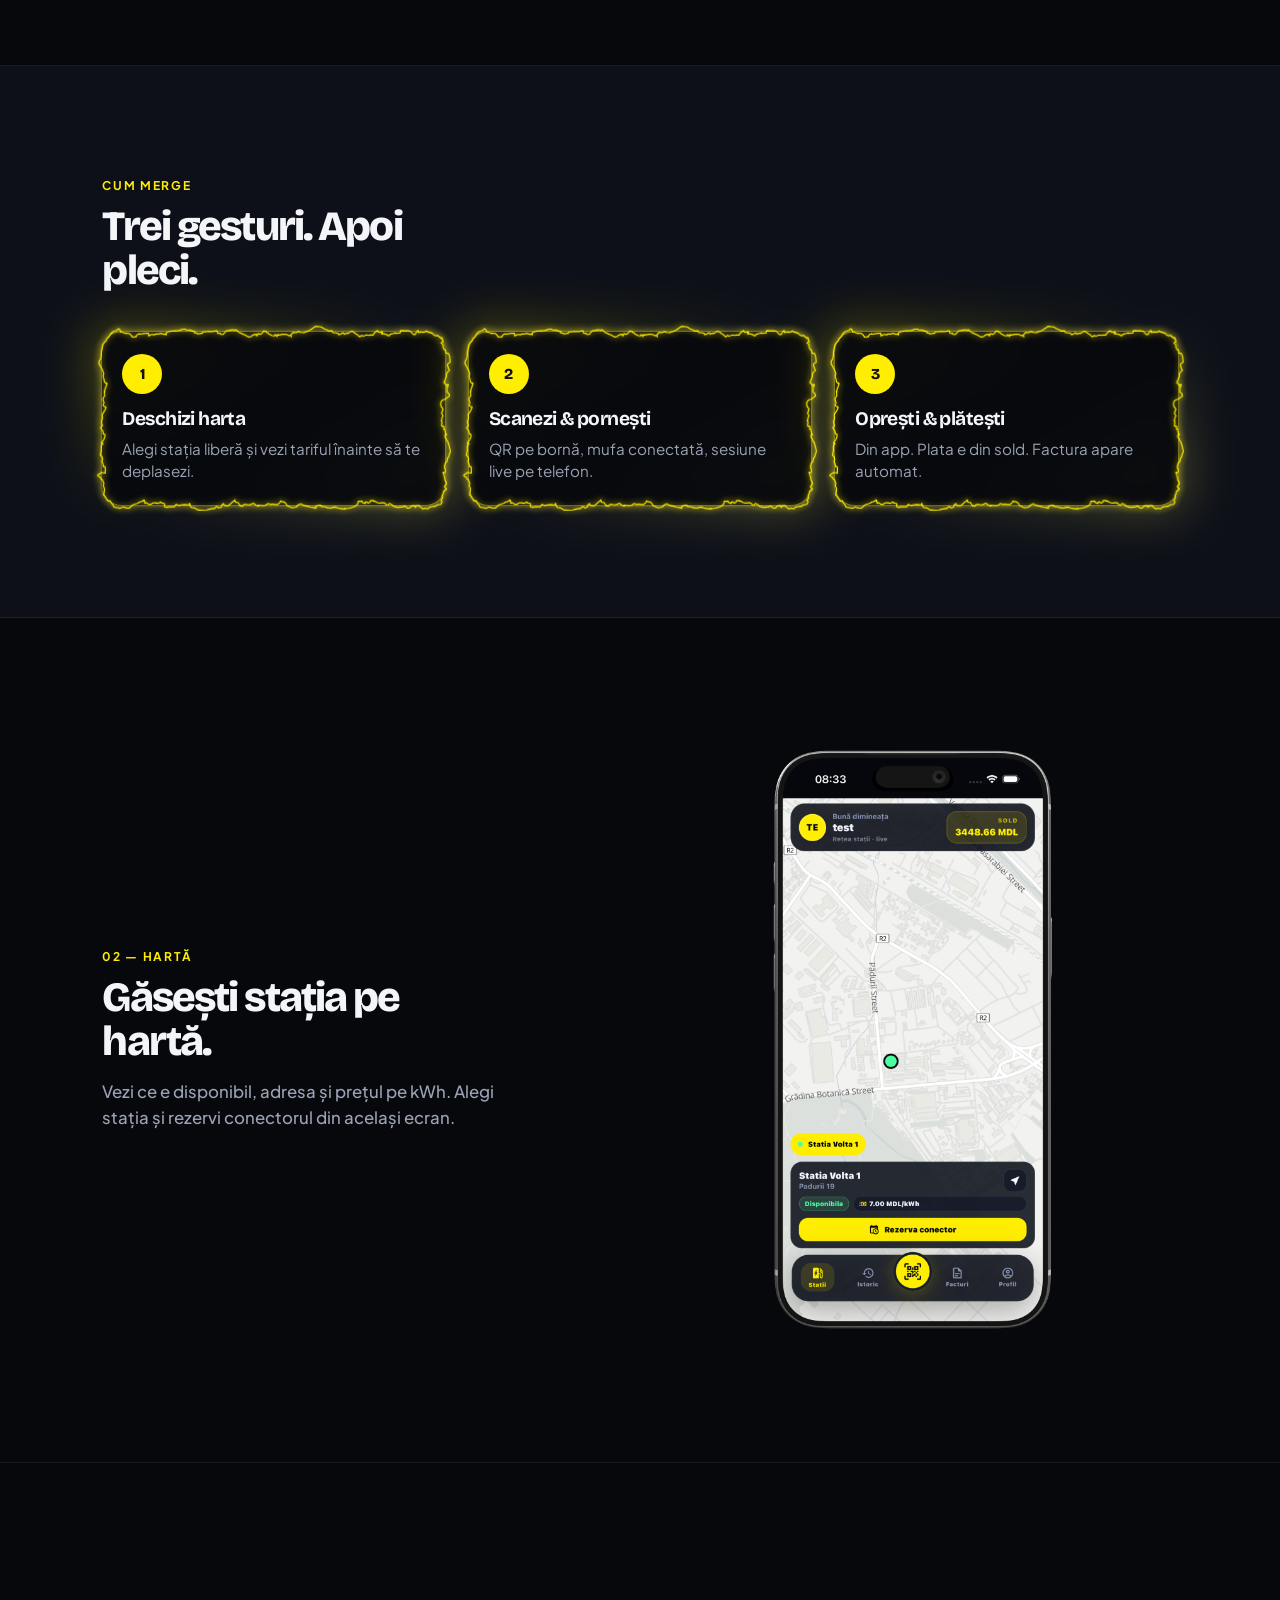
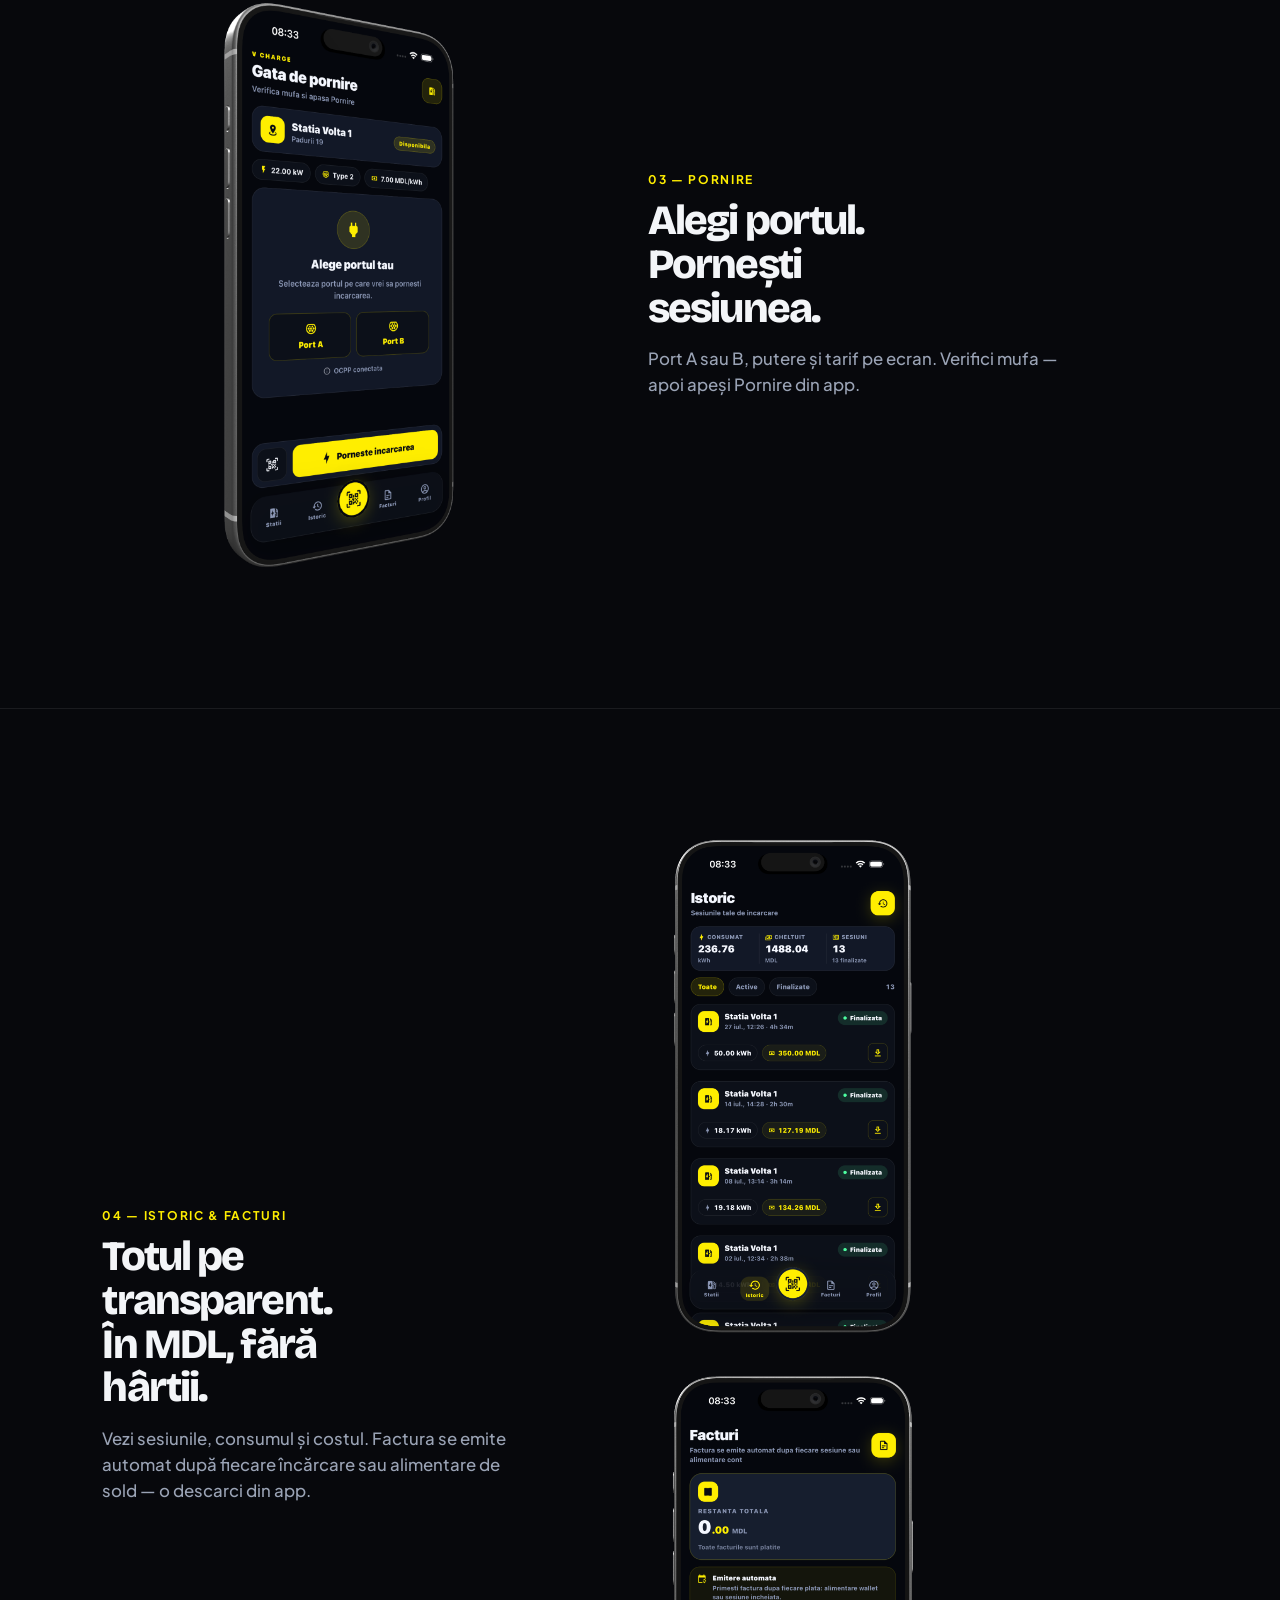
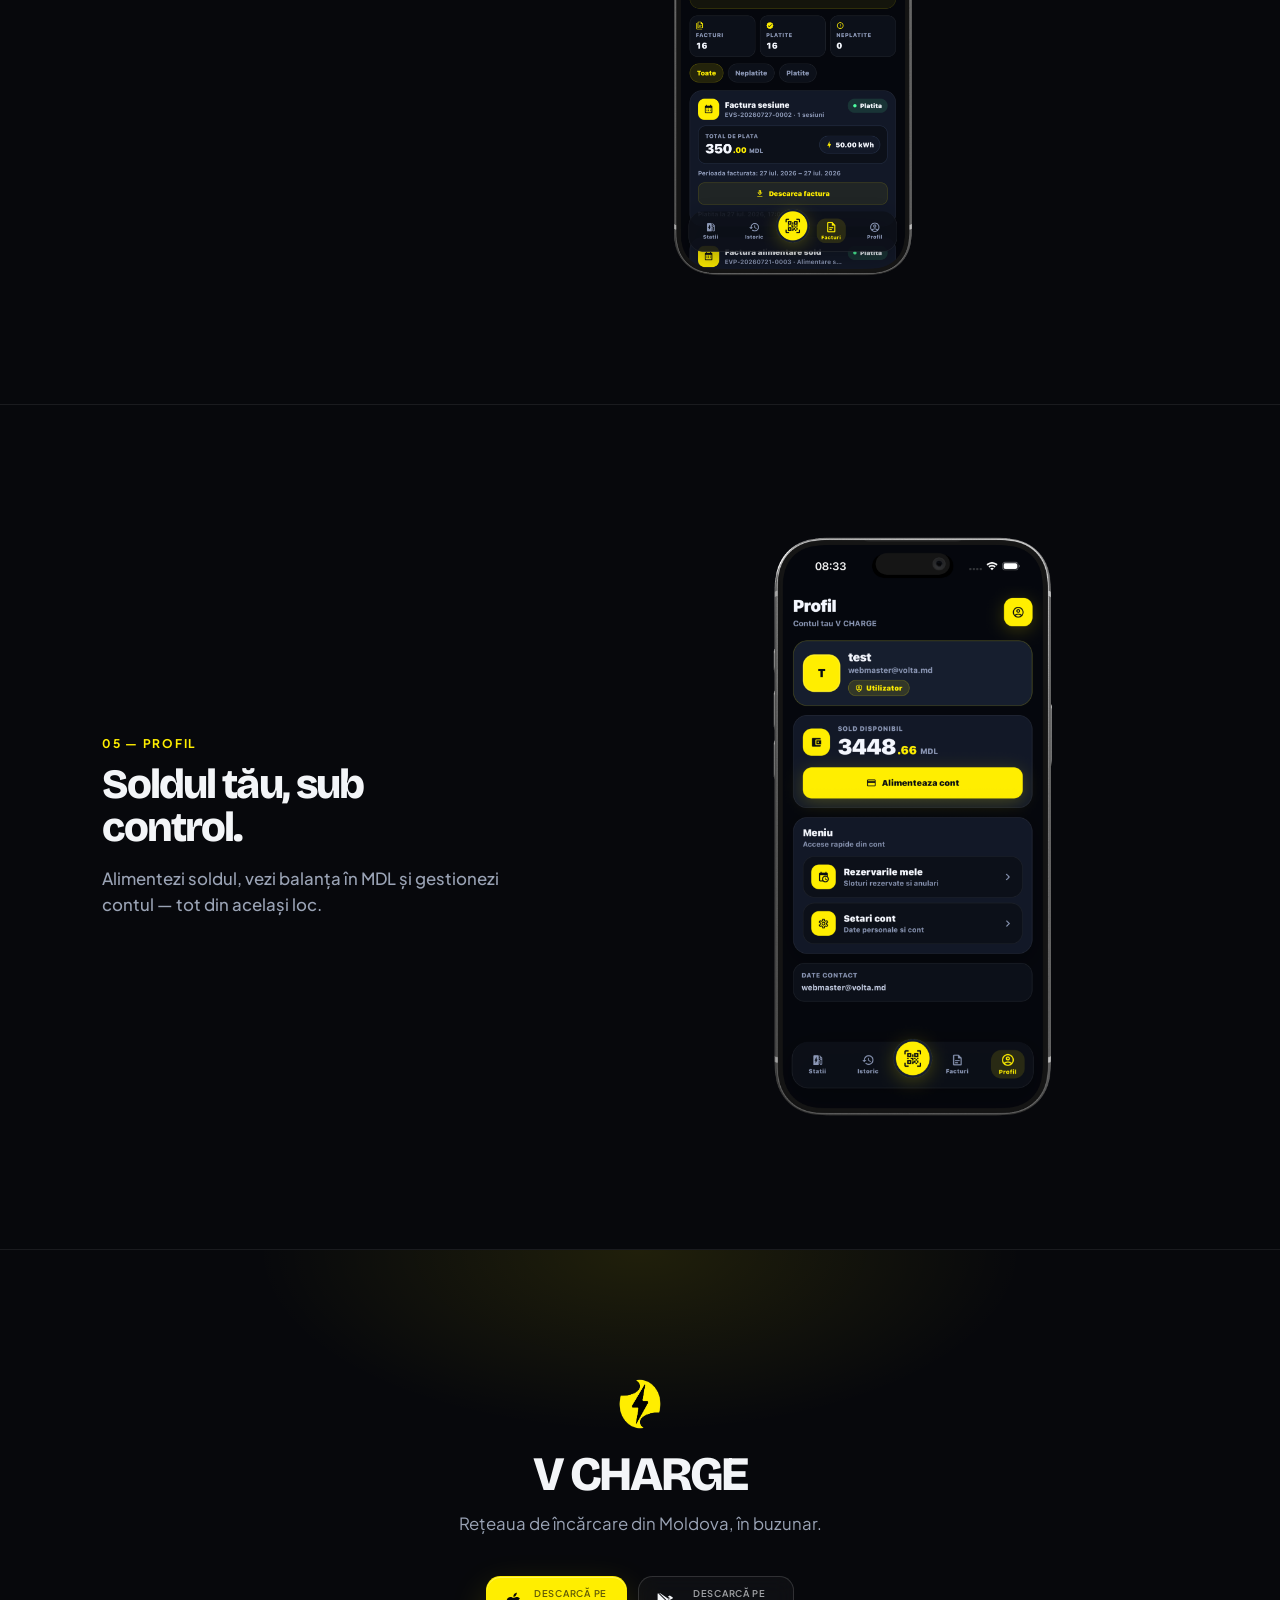
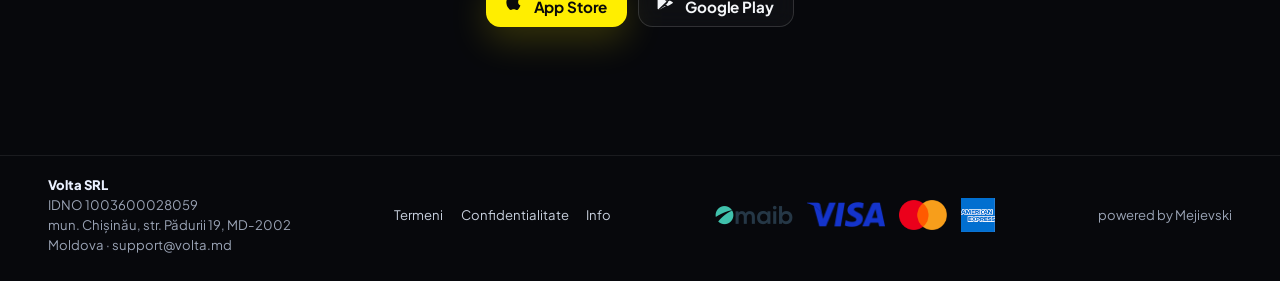
==== commit 28a7bfe6: "Add App Store and Google Play download links. Point store buttons at the live listings and drop wall" ====
--- a/index.html
+++ b/index.html
@@ -48,11 +48,11 @@
         </p>
 
         <div class="stores reveal" style="--d: .22s">
-          <a id="btn-apple" class="store store--apple" href="#download" rel="noopener noreferrer">
+          <a id="btn-apple" class="store store--apple" href="https://apps.apple.com/us/app/v-charge/id6794557570" target="_blank" rel="noopener noreferrer">
             <svg viewBox="0 0 24 24" aria-hidden="true"><path fill="currentColor" d="M18.71 19.5c-.83 1.24-1.71 2.45-3.05 2.47-1.34.03-1.77-.79-3.29-.79-1.53 0-2 .77-3.27.82-1.31.05-2.3-1.32-3.14-2.53C4.25 17 2.94 12.45 4.7 9.39c.87-1.52 2.43-2.48 4.12-2.51 1.28-.02 2.5.87 3.29.87.78 0 2.26-1.07 3.81-.91.65.03 2.47.26 3.64 1.98-.09.06-2.17 1.28-2.15 3.81.03 3.02 2.65 4.03 2.68 4.04-.03.07-.42 1.44-1.38 2.83M13 3.5c.73-.83 1.94-1.46 2.94-1.5.13 1.17-.34 2.35-1.04 3.19-.69.85-1.83 1.51-2.95 1.42-.15-1.15.41-2.35 1.05-3.11z"/></svg>
             <span><small>Descarcă pe</small>App Store</span>
           </a>
-          <a id="btn-android" class="store store--play" href="#download" rel="noopener noreferrer">
+          <a id="btn-android" class="store store--play" href="https://play.google.com/store/apps/details?id=com.mjsky.voltaev" target="_blank" rel="noopener noreferrer">
             <svg viewBox="0 0 24 24" aria-hidden="true"><path fill="currentColor" d="M3.6 2.7c-.35.2-.6.58-.6 1v16.6c0 .42.25.8.6 1l9.7-9.3L3.6 2.7zm11.15 6.35 2.3 1.32 3.15-1.82c.55-.32.55-1.12 0-1.44l-3.15-1.82-2.3 1.32 2.85 1.72-2.85.72zm0 5.9-2.85.72 2.85 1.72 2.3-1.32 3.15-1.82c.55-.32.55-1.12 0-1.44l-3.15-1.82-2.3 1.32zm-1.05.6L4.4 21.8c.2.05.4.02.57-.08l11.2-6.47-2.47-1.4zM4.97 2.28 13.7 10.9l2.47-1.4L5.54 2.36c-.18-.1-.38-.13-.57-.08z"/></svg>
             <span><small>Descarcă pe</small>Google Play</span>
           </a>
@@ -255,7 +255,7 @@
         <p class="eyebrow reveal">05 — Profil</p>
         <h2 class="h2 reveal">Soldul tău, sub control.</h2>
         <p class="body reveal">
-          Alimentezi wallet-ul, vezi soldul în MDL și gestionezi contul —
+          Alimentezi soldul, vezi balanța în MDL și gestionezi contul —
           tot din același loc.
         </p>
       </div>
@@ -270,11 +270,11 @@
         <h2>V CHARGE</h2>
         <p>Rețeaua de încărcare din Moldova, în buzunar.</p>
         <div class="stores stores--center">
-          <a class="store store--apple js-store-ios" href="#download" rel="noopener noreferrer">
+          <a class="store store--apple js-store-ios" href="https://apps.apple.com/us/app/v-charge/id6794557570" target="_blank" rel="noopener noreferrer">
             <svg viewBox="0 0 24 24" aria-hidden="true"><path fill="currentColor" d="M18.71 19.5c-.83 1.24-1.71 2.45-3.05 2.47-1.34.03-1.77-.79-3.29-.79-1.53 0-2 .77-3.27.82-1.31.05-2.3-1.32-3.14-2.53C4.25 17 2.94 12.45 4.7 9.39c.87-1.52 2.43-2.48 4.12-2.51 1.28-.02 2.5.87 3.29.87.78 0 2.26-1.07 3.81-.91.65.03 2.47.26 3.64 1.98-.09.06-2.17 1.28-2.15 3.81.03 3.02 2.65 4.03 2.68 4.04-.03.07-.42 1.44-1.38 2.83M13 3.5c.73-.83 1.94-1.46 2.94-1.5.13 1.17-.34 2.35-1.04 3.19-.69.85-1.83 1.51-2.95 1.42-.15-1.15.41-2.35 1.05-3.11z"/></svg>
             <span><small>Descarcă pe</small>App Store</span>
           </a>
-          <a class="store store--play js-store-android" href="#download" rel="noopener noreferrer">
+          <a class="store store--play js-store-android" href="https://play.google.com/store/apps/details?id=com.mjsky.voltaev" target="_blank" rel="noopener noreferrer">
             <svg viewBox="0 0 24 24" aria-hidden="true"><path fill="currentColor" d="M3.6 2.7c-.35.2-.6.58-.6 1v16.6c0 .42.25.8.6 1l9.7-9.3L3.6 2.7zm11.15 6.35 2.3 1.32 3.15-1.82c.55-.32.55-1.12 0-1.44l-3.15-1.82-2.3 1.32 2.85 1.72-2.85.72zm0 5.9-2.85.72 2.85 1.72 2.3-1.32 3.15-1.82c.55-.32.55-1.12 0-1.44l-3.15-1.82-2.3 1.32zm-1.05.6L4.4 21.8c.2.05.4.02.57-.08l11.2-6.47-2.47-1.4zM4.97 2.28 13.7 10.9l2.47-1.4L5.54 2.36c-.18-.1-.38-.13-.57-.08z"/></svg>
             <span><small>Descarcă pe</small>Google Play</span>
           </a>
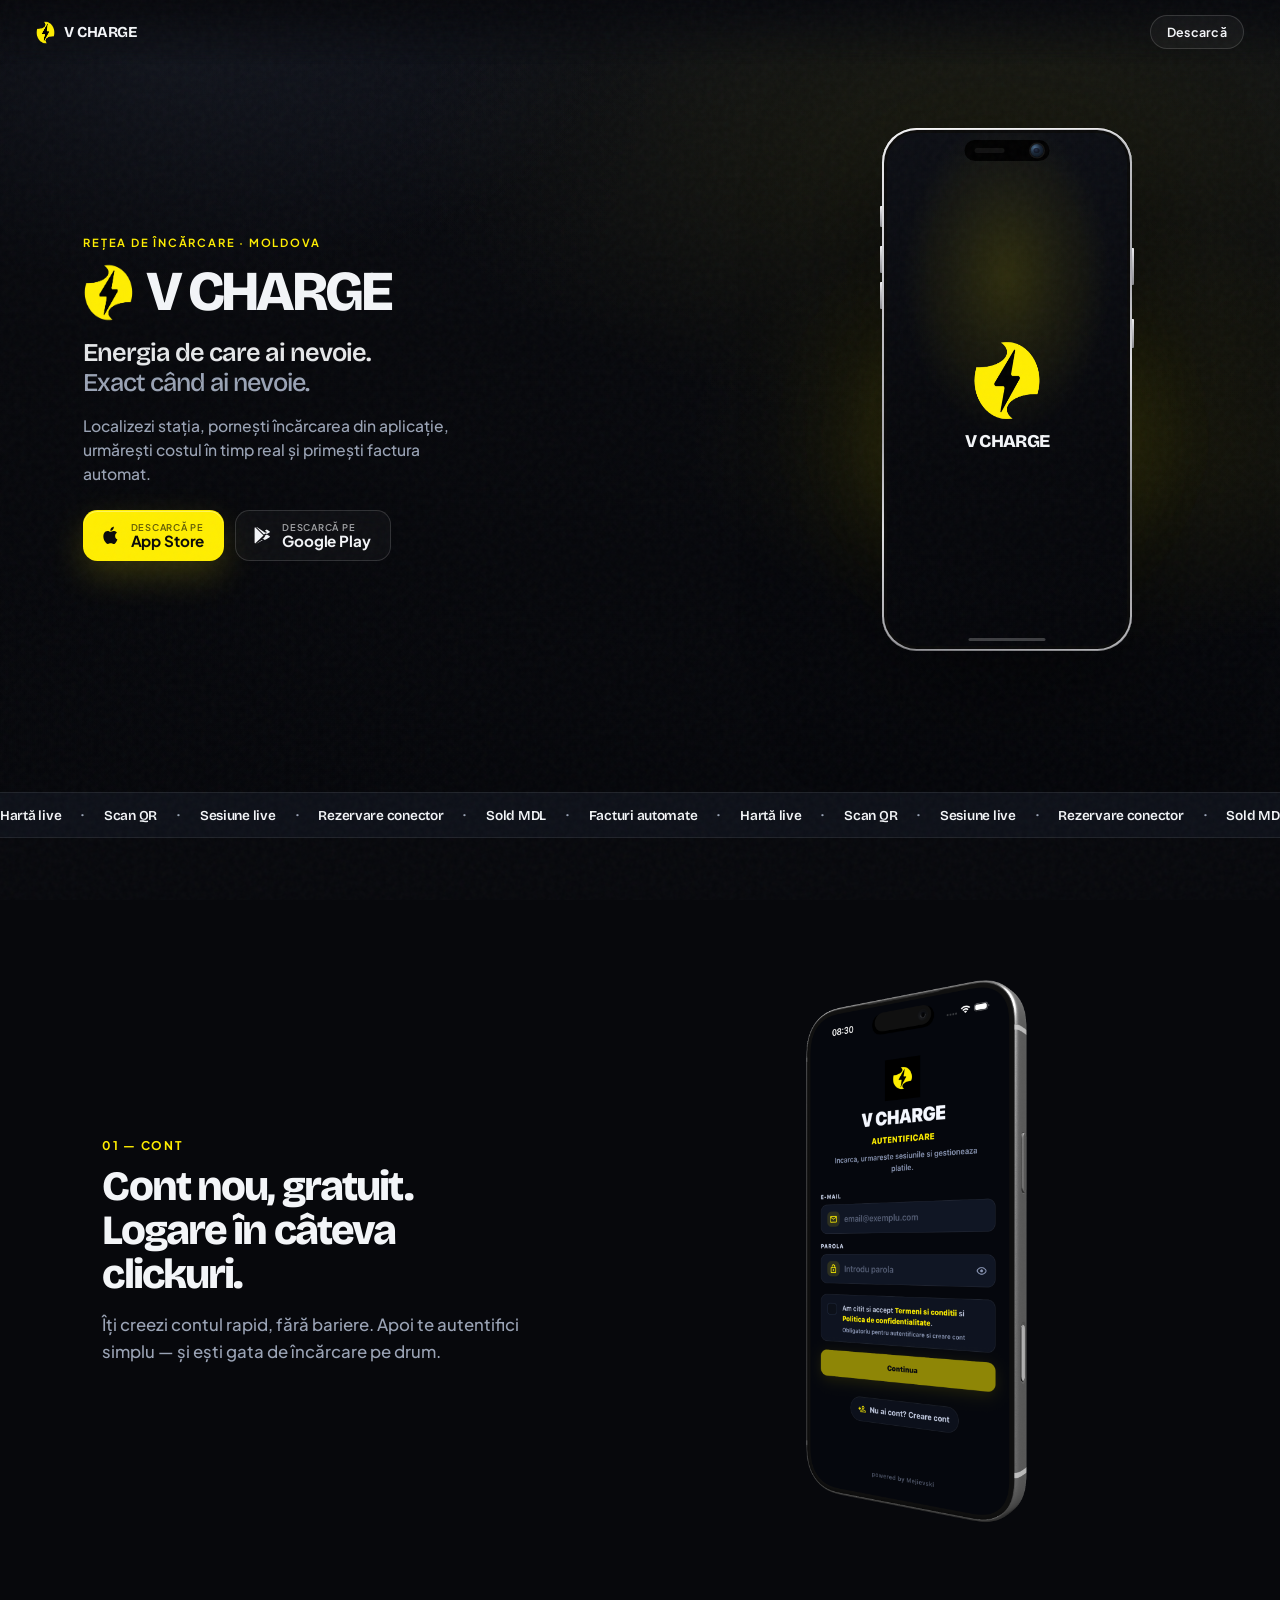
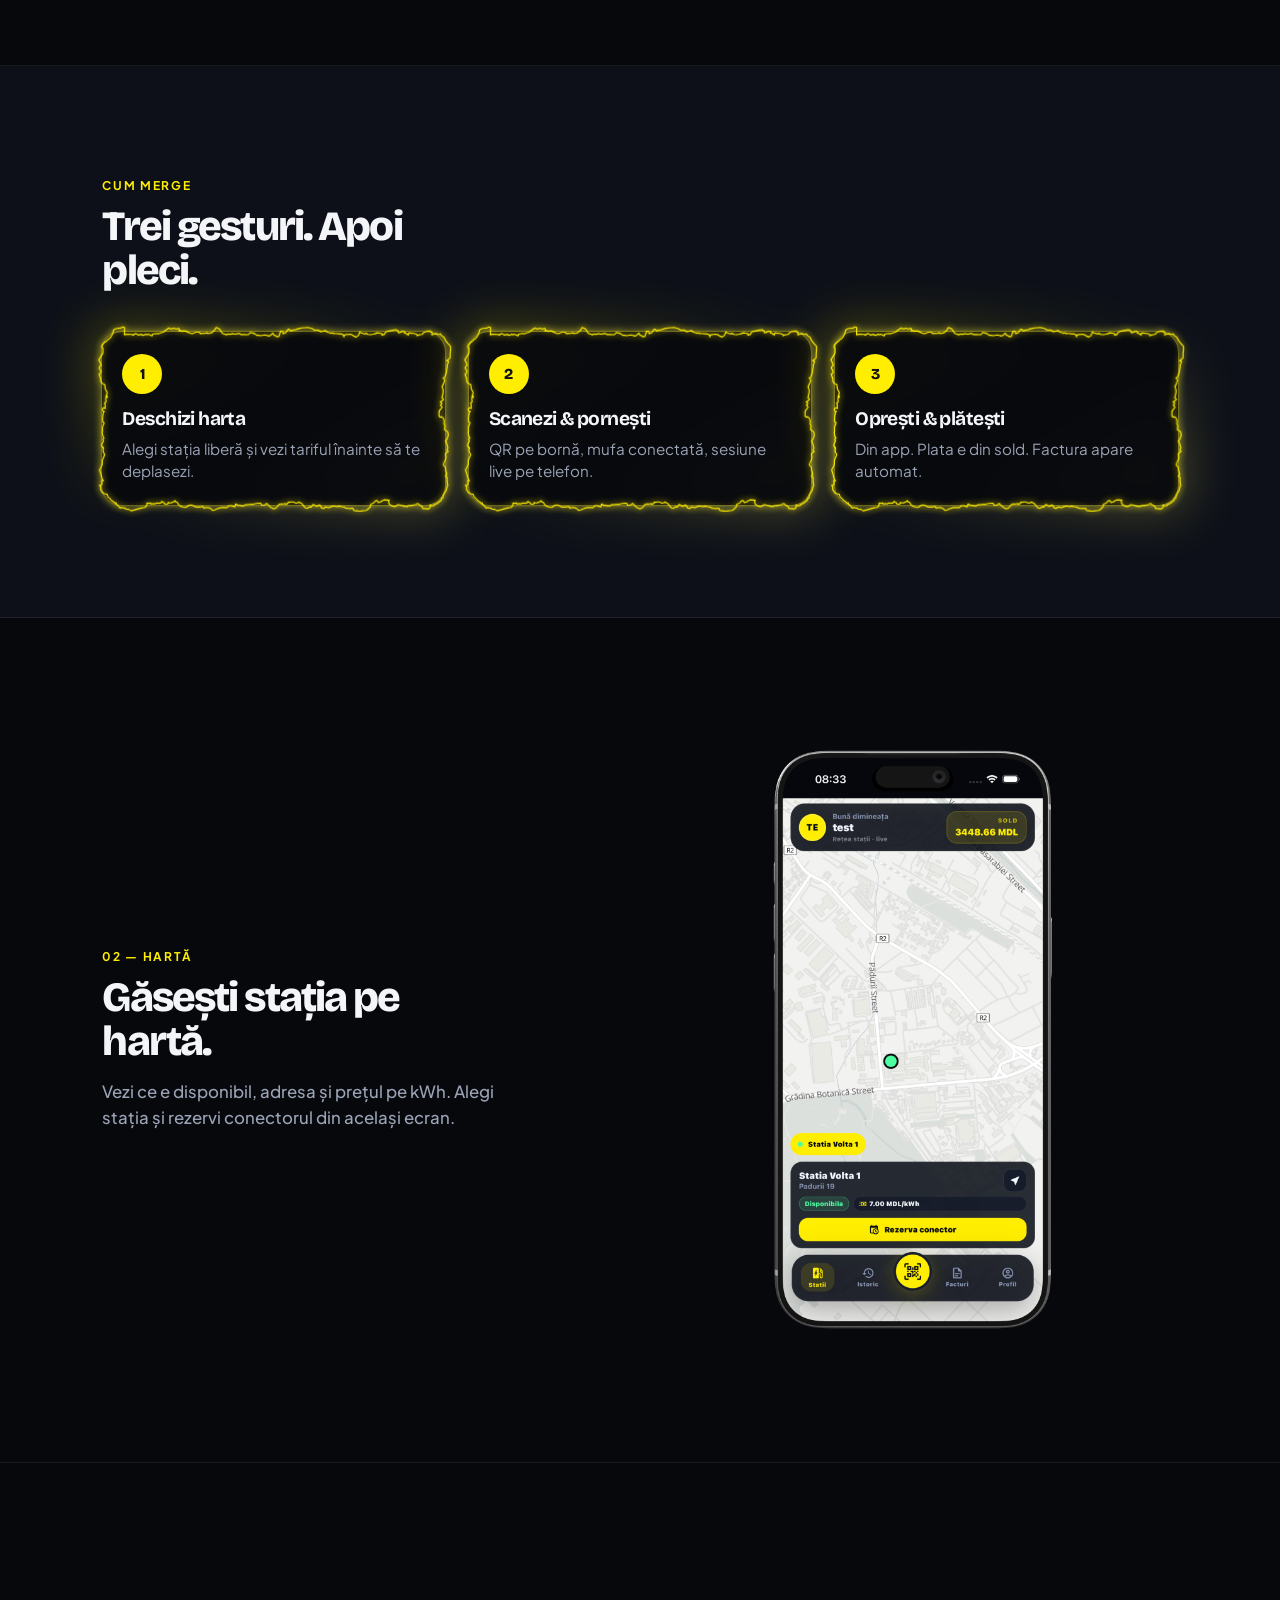
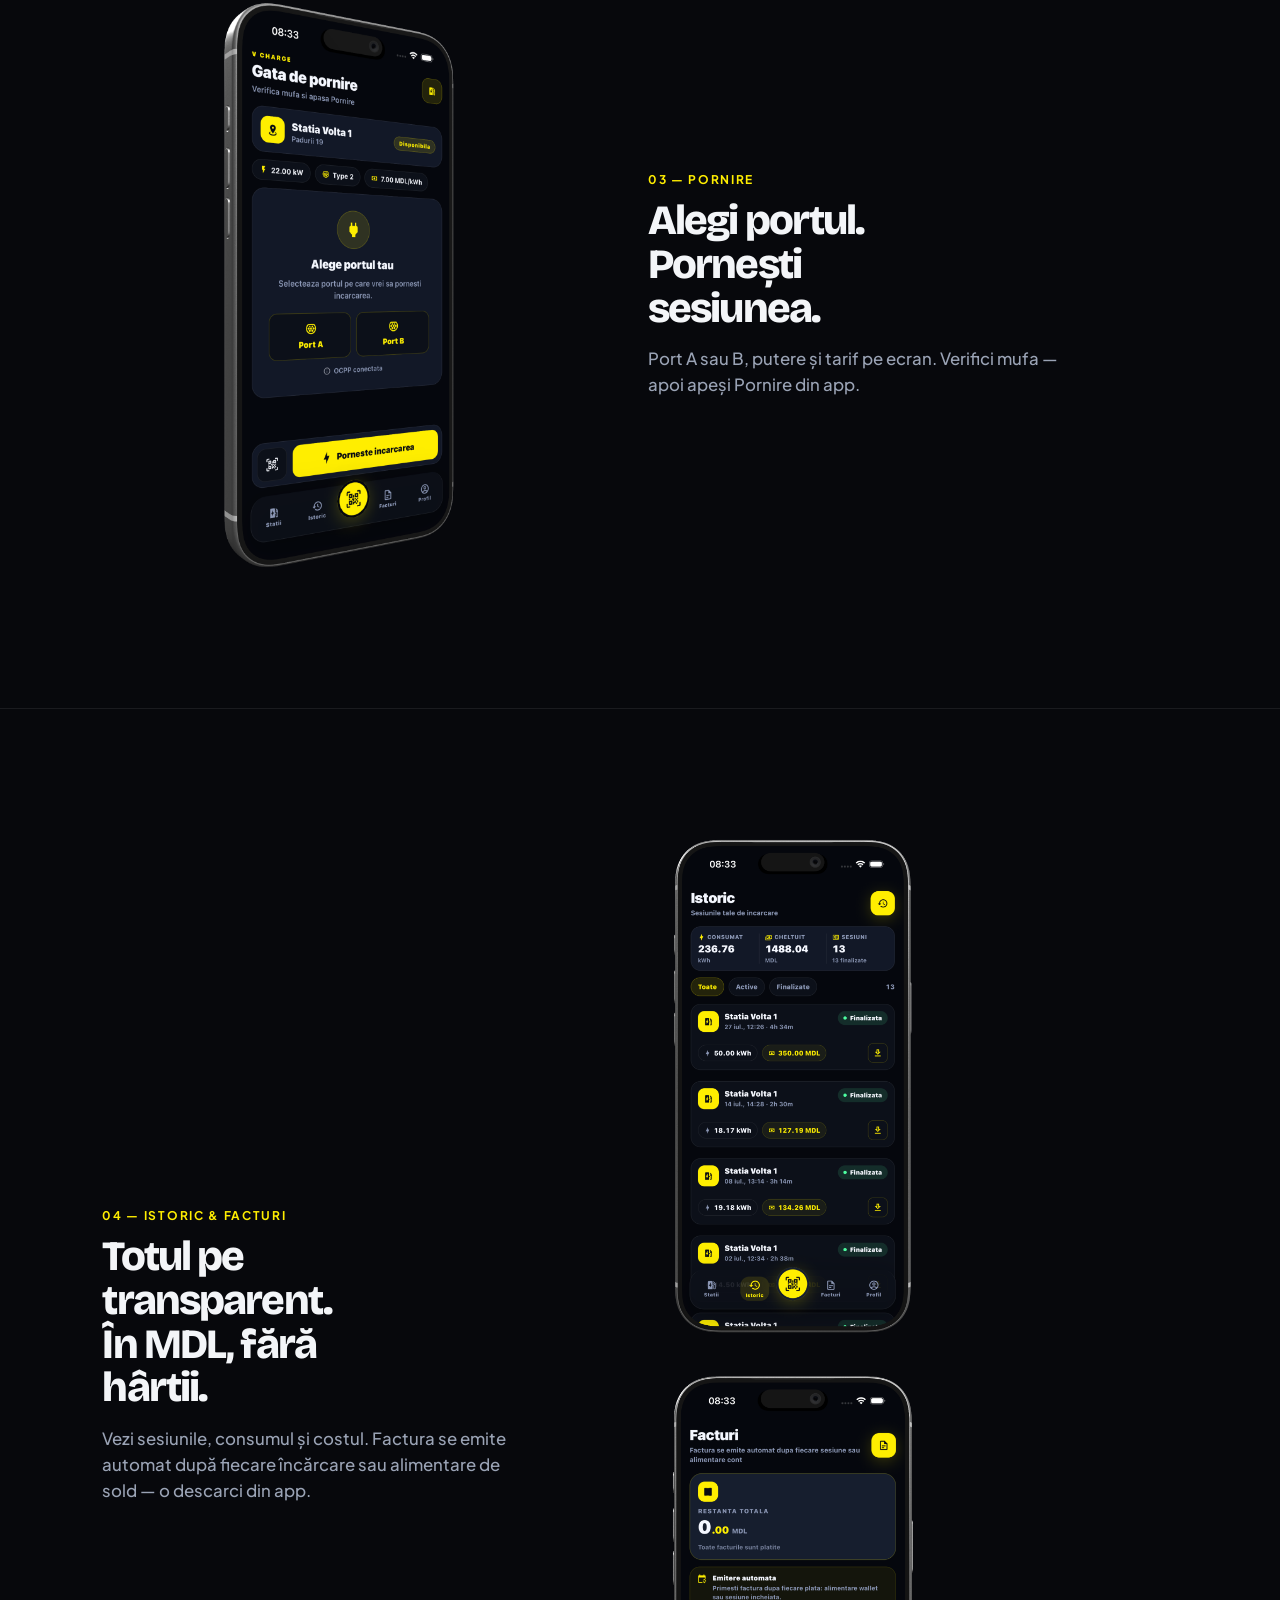
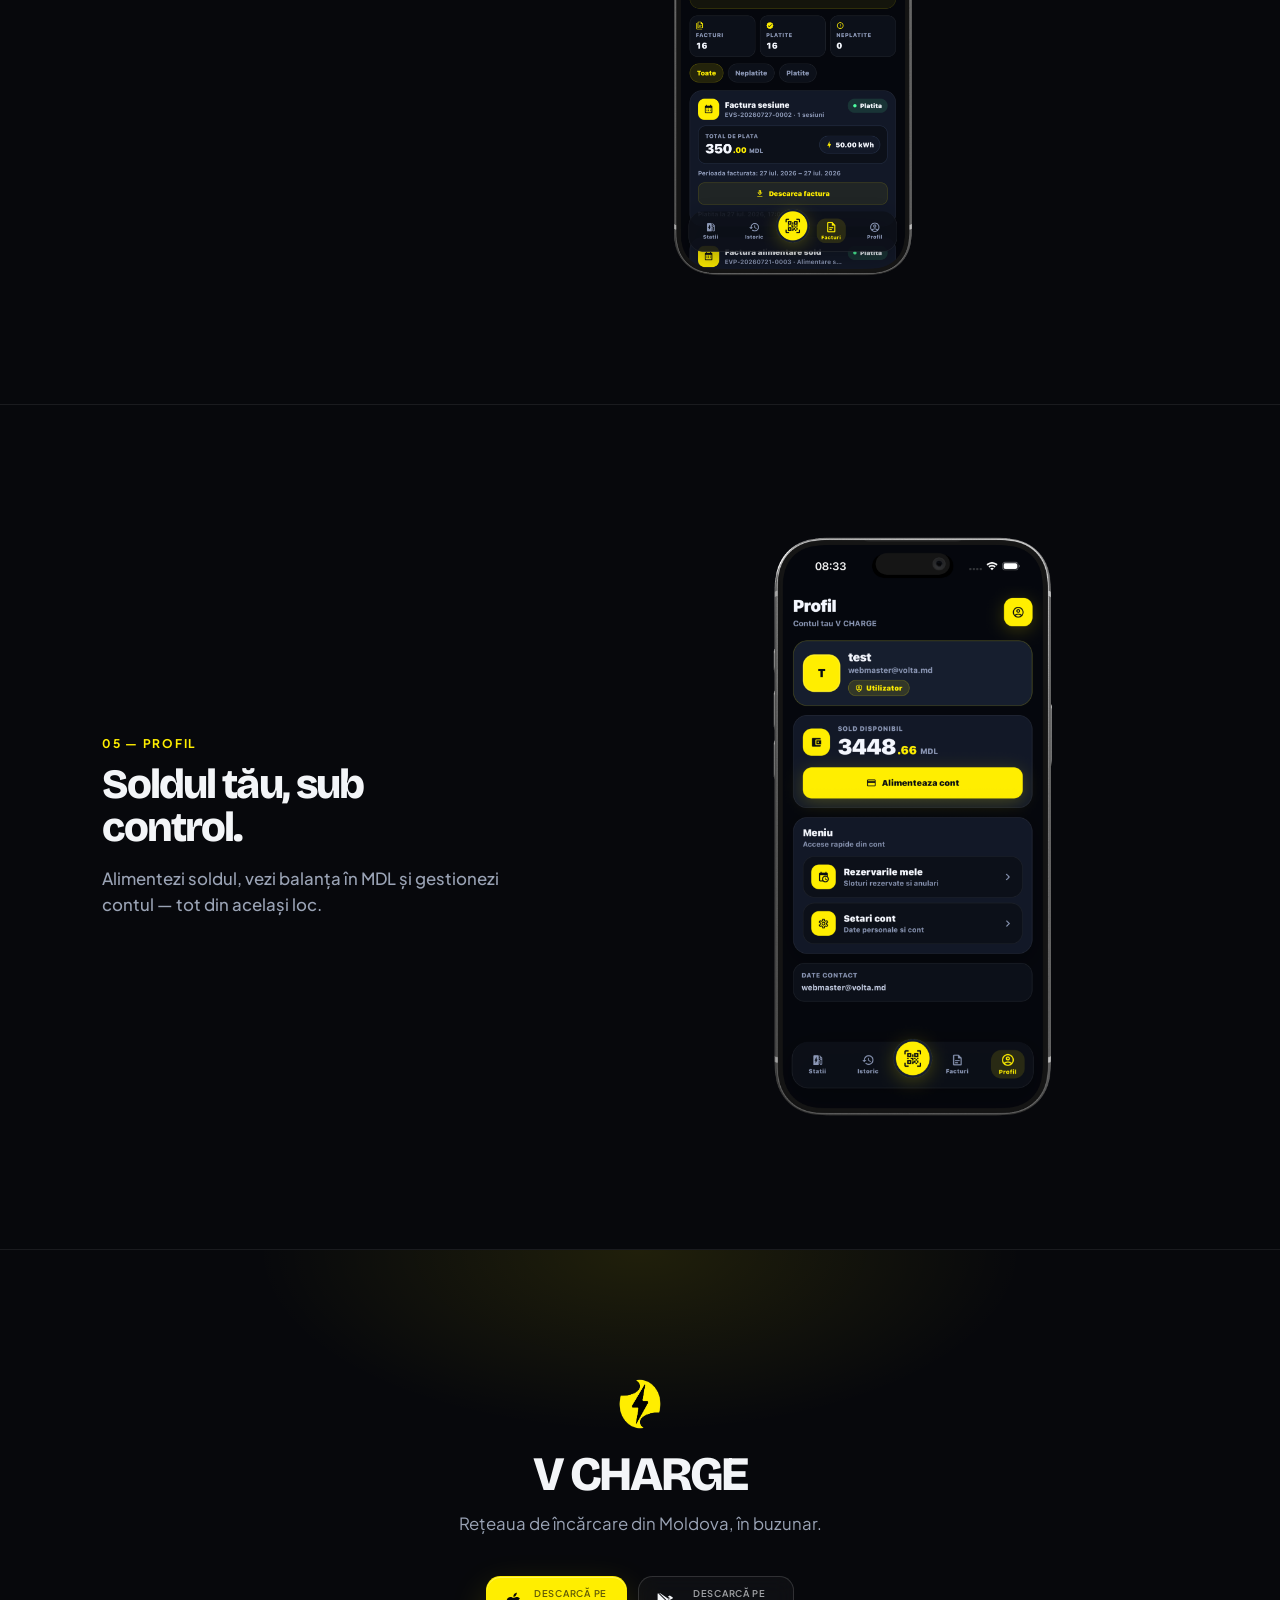
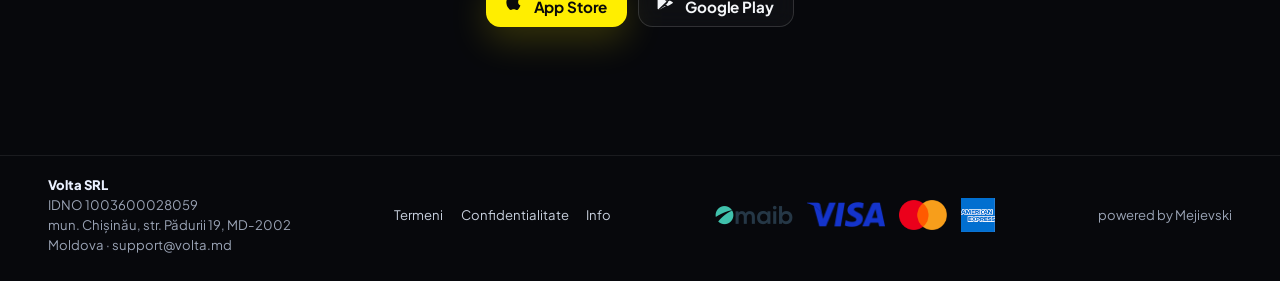
==== commit 3c96851e: "Fix store links overwritten by cached config.js. Stop applying placeholder #download hrefs, cache-bu" ====
--- a/index.html
+++ b/index.html
@@ -48,7 +48,7 @@
         </p>
 
         <div class="stores reveal" style="--d: .22s">
-          <a id="btn-apple" class="store store--apple" href="https://apps.apple.com/us/app/v-charge/id6794557570" target="_blank" rel="noopener noreferrer">
+          <a id="btn-apple" class="store store--apple" href="https://apps.apple.com/md/app/v-charge/id6794557570" target="_blank" rel="noopener noreferrer">
             <svg viewBox="0 0 24 24" aria-hidden="true"><path fill="currentColor" d="M18.71 19.5c-.83 1.24-1.71 2.45-3.05 2.47-1.34.03-1.77-.79-3.29-.79-1.53 0-2 .77-3.27.82-1.31.05-2.3-1.32-3.14-2.53C4.25 17 2.94 12.45 4.7 9.39c.87-1.52 2.43-2.48 4.12-2.51 1.28-.02 2.5.87 3.29.87.78 0 2.26-1.07 3.81-.91.65.03 2.47.26 3.64 1.98-.09.06-2.17 1.28-2.15 3.81.03 3.02 2.65 4.03 2.68 4.04-.03.07-.42 1.44-1.38 2.83M13 3.5c.73-.83 1.94-1.46 2.94-1.5.13 1.17-.34 2.35-1.04 3.19-.69.85-1.83 1.51-2.95 1.42-.15-1.15.41-2.35 1.05-3.11z"/></svg>
             <span><small>Descarcă pe</small>App Store</span>
           </a>
@@ -270,7 +270,7 @@
         <h2>V CHARGE</h2>
         <p>Rețeaua de încărcare din Moldova, în buzunar.</p>
         <div class="stores stores--center">
-          <a class="store store--apple js-store-ios" href="https://apps.apple.com/us/app/v-charge/id6794557570" target="_blank" rel="noopener noreferrer">
+          <a class="store store--apple js-store-ios" href="https://apps.apple.com/md/app/v-charge/id6794557570" target="_blank" rel="noopener noreferrer">
             <svg viewBox="0 0 24 24" aria-hidden="true"><path fill="currentColor" d="M18.71 19.5c-.83 1.24-1.71 2.45-3.05 2.47-1.34.03-1.77-.79-3.29-.79-1.53 0-2 .77-3.27.82-1.31.05-2.3-1.32-3.14-2.53C4.25 17 2.94 12.45 4.7 9.39c.87-1.52 2.43-2.48 4.12-2.51 1.28-.02 2.5.87 3.29.87.78 0 2.26-1.07 3.81-.91.65.03 2.47.26 3.64 1.98-.09.06-2.17 1.28-2.15 3.81.03 3.02 2.65 4.03 2.68 4.04-.03.07-.42 1.44-1.38 2.83M13 3.5c.73-.83 1.94-1.46 2.94-1.5.13 1.17-.34 2.35-1.04 3.19-.69.85-1.83 1.51-2.95 1.42-.15-1.15.41-2.35 1.05-3.11z"/></svg>
             <span><small>Descarcă pe</small>App Store</span>
           </a>
@@ -306,8 +306,8 @@
     <span>powered by Mejievski</span>
   </footer>
 
-  <script src="./config.js"></script>
-  <script src="./script.js"></script>
+  <script src="./config.js?v=20260928"></script>
+  <script src="./script.js?v=20260928"></script>
   <script>
     (function () {
       var cfg = window.VOLTA_EV_PROMO || {};
